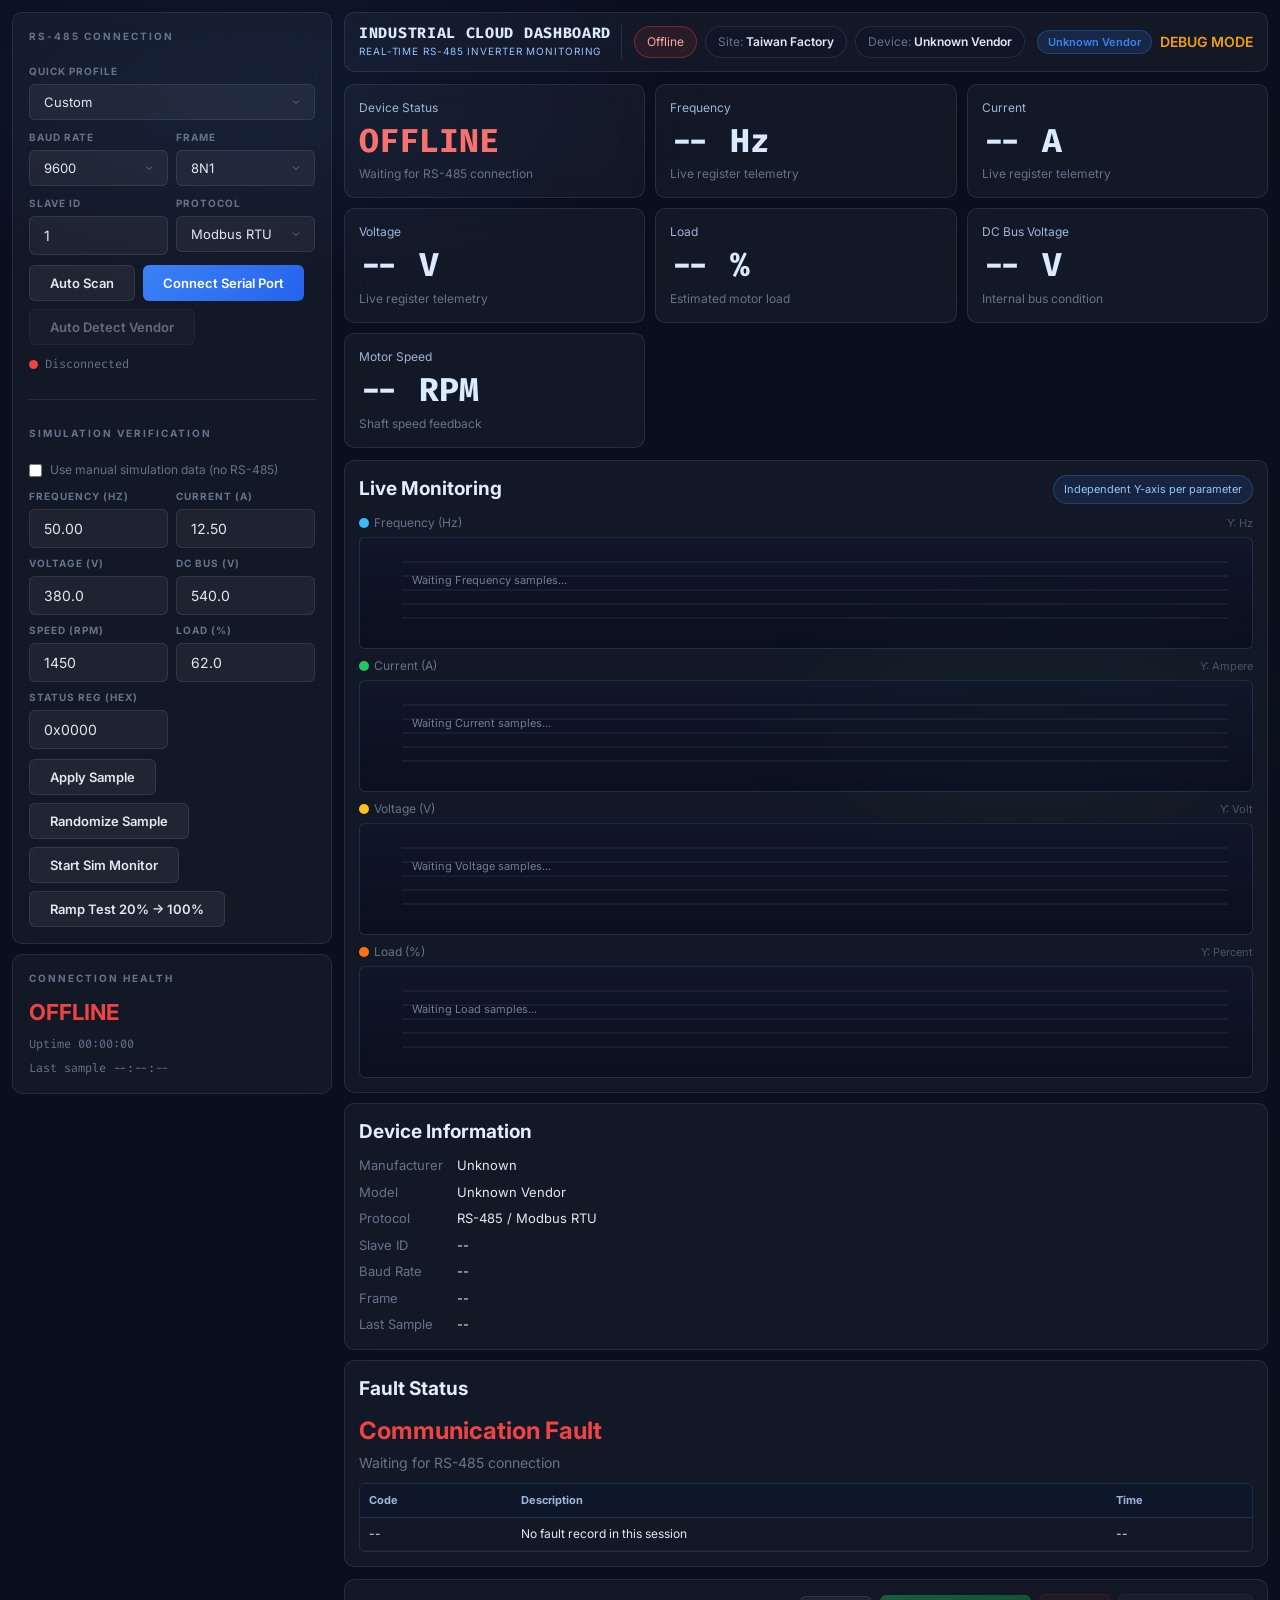
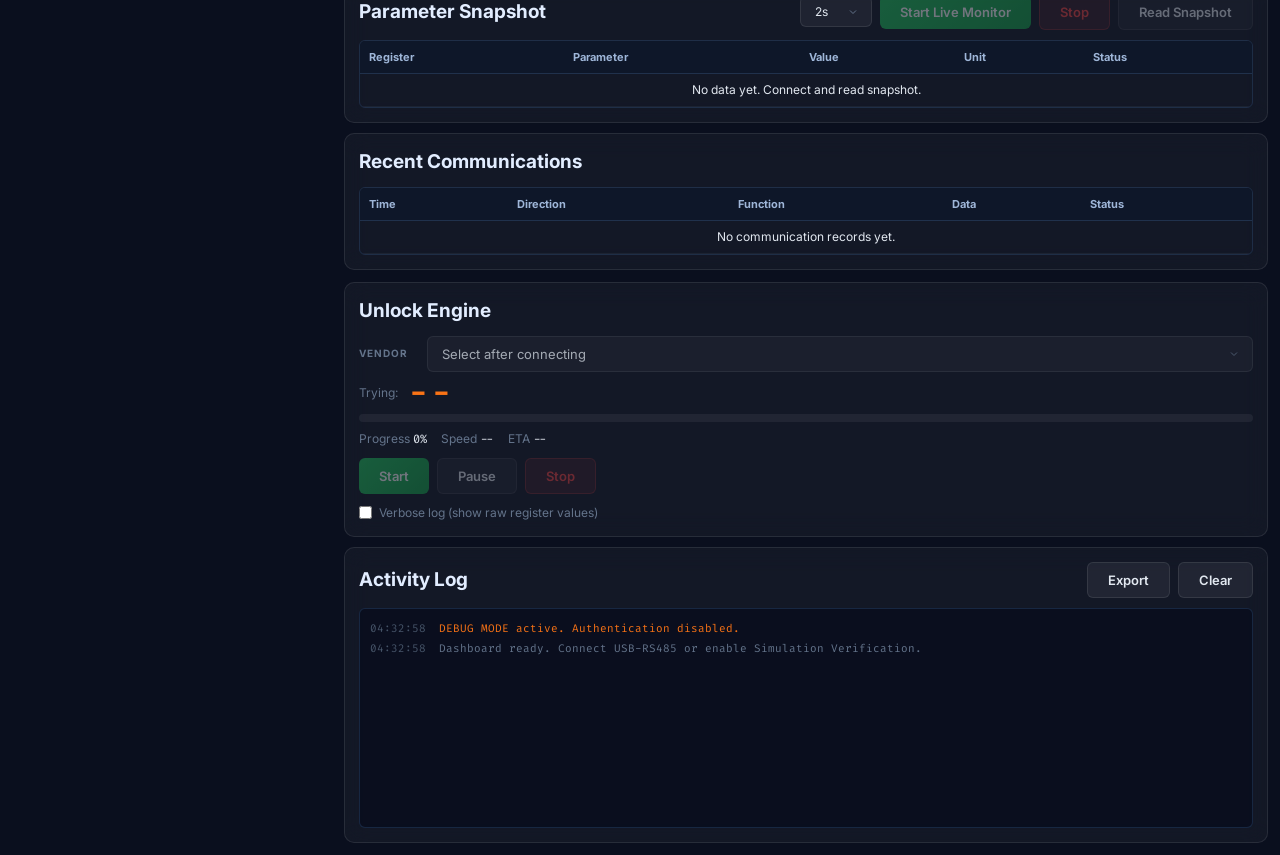
==== app.html @ c2f15f0f "Add files via upload" ====
<!DOCTYPE html>
<html lang="en">
<head>
  <meta charset="UTF-8">
  <meta name="viewport" content="width=device-width, initial-scale=1.0">
  <title>Industrial Drive Cloud Platform</title>
  <meta name="robots" content="noindex, nofollow">
  <link rel="stylesheet" href="css/styles.css">
</head>
<body class="dashboard-body">
  <script>
    window.APP_CONFIG = {
      apiBase: 'https://chiphf-inverter-platform.hf.space',
      debugAuditToken: '5c0a80c1f38e49a437b5f9be42c0aafb',
    };

    window.DEBUG_MODE = true;
    window.DEBUG_VENDORS = [
      { key: 'delta_vfd', name: 'Delta VFD (M/E/EL/L)' },
      { key: 'invt_gd', name: 'INVT GD Series' },
      { key: 'fuling_dzb', name: 'Fuling DZB Series' },
      { key: 'slanvert_sb', name: 'Slanvert SB Series' },
      { key: 'hiconics_hi', name: 'Hiconics HI Series' },
      { key: 'veikong_vfd', name: 'Veikong VFD Series' },
      { key: 'generic', name: 'Generic (Unknown)' },
    ];

    window.DEBUG_CONFIGS = {
      delta_vfd: { r: 0x0002, v: 0x0003, pw: [0, 1, 2, 9], d: 60, la: null, ld: 0, ck: 'eq_zero' },
      invt_gd: { r: 0x0700, v: 0x0000, pw: [0, 8, 100, 1234], d: 70, la: null, ld: 0, ck: 'eq_zero' },
      fuling_dzb: { r: 0x0B00, v: 0x0B01, pw: [0, 808, 100, 1], d: 80, la: null, ld: 0, ck: 'eq_zero' },
      slanvert_sb: { r: 0x0000, v: 0x0001, pw: [0, 1, 88, 100], d: 80, la: null, ld: 0, ck: 'eq_zero' },
      hiconics_hi: { r: 0x0008, v: 0x0007, pw: [0, 100, 1, 168], d: 80, la: null, ld: 0, ck: 'any_nonzero' },
      veikong_vfd: { r: 0x0000, v: 0x0900, pw: [0, 1111, 1, 100], d: 80, la: null, ld: 0, ck: 'neq_ffff' },
      generic: { r: 0x0000, v: 0x0001, pw: [0, 1, 8, 100, 808, 1111, 1234, 9999, 168, 88], d: 120, la: null, ld: 0, ck: 'neq_ffff' },
    };

    window.DEBUG_PARAM_REGS = {
      delta_vfd: [
        { reg: 0x2103, name: 'Output Frequency', scale: 0.01, unit: 'Hz' },
        { reg: 0x2104, name: 'Output Voltage', scale: 1.0, unit: 'V' },
        { reg: 0x2105, name: 'Output Current', scale: 0.1, unit: 'A' },
        { reg: 0x2107, name: 'DC Bus Voltage', scale: 1.0, unit: 'V' },
        { reg: 0x2106, name: 'Motor Speed', scale: 1, unit: 'RPM' },
        { reg: 0x2116, name: 'Drive Status', scale: 1, unit: '(hex)' },
      ],
      invt_gd: [
        { reg: 0xB000, name: 'Output Frequency', scale: 0.01, unit: 'Hz' },
        { reg: 0xB002, name: 'DC Bus Voltage', scale: 0.1, unit: 'V' },
        { reg: 0xB003, name: 'Output Voltage', scale: 1.0, unit: 'V' },
        { reg: 0xB004, name: 'Output Current', scale: 0.01, unit: 'A' },
        { reg: 0xB005, name: 'Motor Speed', scale: 1, unit: 'RPM' },
        { reg: 0xB006, name: 'Output Power', scale: 0.1, unit: 'kW' },
      ],
      fuling_dzb: [
        { reg: 0x3000, name: 'Output Frequency', scale: 0.01, unit: 'Hz' },
        { reg: 0x3001, name: 'Output Voltage', scale: 1.0, unit: 'V' },
        { reg: 0x3002, name: 'Output Current', scale: 0.01, unit: 'A' },
        { reg: 0x3004, name: 'DC Bus Voltage', scale: 0.1, unit: 'V' },
        { reg: 0x3005, name: 'Motor Speed', scale: 1, unit: 'RPM' },
      ],
      slanvert_sb: [
        { reg: 0x1000, name: 'Output Frequency', scale: 0.01, unit: 'Hz' },
        { reg: 0x1001, name: 'Output Voltage', scale: 1.0, unit: 'V' },
        { reg: 0x1002, name: 'Output Current', scale: 0.1, unit: 'A' },
        { reg: 0x1003, name: 'DC Bus Voltage', scale: 1.0, unit: 'V' },
      ],
      hiconics_hi: [
        { reg: 0x1000, name: 'Output Frequency', scale: 0.01, unit: 'Hz' },
        { reg: 0x1001, name: 'Output Voltage', scale: 1.0, unit: 'V' },
        { reg: 0x1002, name: 'Output Current', scale: 0.1, unit: 'A' },
        { reg: 0x1003, name: 'DC Bus Voltage', scale: 1.0, unit: 'V' },
      ],
      veikong_vfd: [
        { reg: 0x3001, name: 'Output Frequency', scale: 0.01, unit: 'Hz' },
        { reg: 0x3002, name: 'Output Voltage', scale: 1.0, unit: 'V' },
        { reg: 0x3003, name: 'Output Current', scale: 0.01, unit: 'A' },
        { reg: 0x3005, name: 'DC Bus Voltage', scale: 0.1, unit: 'V' },
      ],
      generic: [
        { reg: 0x3001, name: 'Reg 0x3001', scale: 1, unit: '' },
        { reg: 0x3002, name: 'Reg 0x3002', scale: 1, unit: '' },
        { reg: 0x3003, name: 'Reg 0x3003', scale: 1, unit: '' },
        { reg: 0x2103, name: 'Reg 0x2103', scale: 1, unit: '' },
        { reg: 0xB000, name: 'Reg 0xB000', scale: 1, unit: '' },
      ],
    };
  </script>

  <div class="dashboard-shell">
    <aside class="side-panel">
      <section class="card conn-panel" id="panel-devices">
        <div class="section-label">RS-485 Connection</div>

        <div>
          <label class="field-label" for="sel-profile">Quick Profile</label>
          <select id="sel-profile" class="select">
            <option value="">Custom</option>
            <option value="delta_vfd">Delta VFD (M/E/EL/L)</option>
            <option value="invt_gd">INVT GD Series</option>
            <option value="fuling_dzb">Fuling DZB Series</option>
            <option value="slanvert_sb">Slanvert SB Series</option>
            <option value="hiconics_hi">Hiconics HI Series</option>
            <option value="veikong_vfd">Veikong VFD Series</option>
          </select>
        </div>

        <div class="conn-grid">
          <div>
            <label class="field-label" for="sel-baud">Baud Rate</label>
            <select id="sel-baud" class="select">
              <option value="9600" selected>9600</option>
              <option value="19200">19200</option>
              <option value="38400">38400</option>
              <option value="4800">4800</option>
              <option value="115200">115200</option>
            </select>
          </div>
          <div>
            <label class="field-label" for="sel-frame">Frame</label>
            <select id="sel-frame" class="select">
              <option value="8N1" selected>8N1</option>
              <option value="8E1">8E1</option>
              <option value="8O1">8O1</option>
              <option value="8N2">8N2</option>
            </select>
          </div>
        </div>

        <div class="conn-grid">
          <div>
            <label class="field-label" for="inp-slave">Slave ID</label>
            <input id="inp-slave" type="number" class="input" value="1" min="1" max="247">
          </div>
          <div>
            <label class="field-label" for="sel-protocol">Protocol</label>
            <select id="sel-protocol" class="select">
              <option value="modbus_rtu" selected>Modbus RTU</option>
            </select>
          </div>
        </div>

        <div class="scan-progress" id="scan-progress">
          <div class="scan-label" id="scan-label">Scanning...</div>
          <div class="scan-bar-track">
            <div class="scan-bar-fill" id="scan-bar"></div>
          </div>
          <div class="scan-label dim" id="scan-detail"></div>
        </div>

        <div class="conn-actions">
          <button id="btn-scan" class="btn btn-ghost" type="button">Auto Scan</button>
          <button id="btn-connect" class="btn btn-primary" type="button">Connect Serial Port</button>
          <button id="btn-fingerprint" class="btn btn-ghost" type="button" disabled>Auto Detect Vendor</button>
        </div>

        <div class="conn-status">
          <span class="status-dot disconnected" id="dot-status"></span>
          <span id="lbl-conn-status">Disconnected</span>
        </div>

        <hr class="divider">
        <div class="section-label">Simulation Verification</div>
        <label class="sim-toggle">
          <input type="checkbox" id="sim-enabled">
          <span>Use manual simulation data (no RS-485)</span>
        </label>
        <div class="sim-grid">
          <div>
            <label class="field-label" for="sim-freq">Frequency (Hz)</label>
            <input id="sim-freq" type="number" class="input" value="50" step="0.01">
          </div>
          <div>
            <label class="field-label" for="sim-current">Current (A)</label>
            <input id="sim-current" type="number" class="input" value="12.50" step="0.01">
          </div>
          <div>
            <label class="field-label" for="sim-voltage">Voltage (V)</label>
            <input id="sim-voltage" type="number" class="input" value="380.0" step="0.1">
          </div>
          <div>
            <label class="field-label" for="sim-bus">DC Bus (V)</label>
            <input id="sim-bus" type="number" class="input" value="540.0" step="0.1">
          </div>
          <div>
            <label class="field-label" for="sim-speed">Speed (RPM)</label>
            <input id="sim-speed" type="number" class="input" value="1450" step="1">
          </div>
          <div>
            <label class="field-label" for="sim-load">Load (%)</label>
            <input id="sim-load" type="number" class="input" value="62" step="0.1" min="0" max="100">
          </div>
          <div>
            <label class="field-label" for="sim-status">Status Reg (hex)</label>
            <input id="sim-status" type="text" class="input" value="0x0000">
          </div>
        </div>
        <div class="sim-actions">
          <button id="btn-sim-apply" class="btn btn-ghost" type="button">Apply Sample</button>
          <button id="btn-sim-random" class="btn btn-ghost" type="button">Randomize Sample</button>
          <button id="btn-sim-live-toggle" class="btn btn-ghost" type="button">Start Sim Monitor</button>
          <button id="btn-sim-ramp" class="btn btn-ghost" type="button">Ramp Test 20% -> 100%</button>
        </div>
      </section>

      <section class="card side-status-card">
        <div class="section-label">Connection Health</div>
        <div class="side-status-main" id="side-connection-health">OFFLINE</div>
        <div class="side-status-sub" id="side-uptime">Uptime 00:00:00</div>
        <div class="side-status-sub" id="side-last-update">Last sample --:--:--</div>
      </section>
    </aside>

    <div class="workspace-panel">
      <header class="top-header card" id="dashboard-top">
        <div class="top-left">
          <div class="top-brand">
            <div class="top-brand-title">INDUSTRIAL CLOUD DASHBOARD</div>
            <div class="top-brand-sub">Real-time RS-485 Inverter Monitoring</div>
          </div>
          <div class="chip chip-offline" id="live-chip">Offline</div>
          <div class="chip">Site: <strong>Taiwan Factory</strong></div>
          <div class="chip">Device: <strong id="device-title">No Device</strong></div>
        </div>
        <div class="top-right">
          <div id="vendor-badge" class="badge badge-blue">No vendor selected</div>
          <div id="user-email" class="user-info" style="color:#f59e0b;font-weight:600;">DEBUG MODE</div>
        </div>
      </header>

      <main class="dashboard-main">
        <section class="kpi-grid">
          <article class="card kpi-card kpi-state">
            <div class="kpi-label">Device Status</div>
            <div class="kpi-value error" id="kpi-state">OFFLINE</div>
            <div class="kpi-sub" id="kpi-state-note">Waiting for RS-485 connection</div>
          </article>

          <article class="card kpi-card">
            <div class="kpi-label">Frequency</div>
            <div class="kpi-value" id="kpi-freq">-- Hz</div>
            <div class="kpi-sub">Live register telemetry</div>
          </article>

          <article class="card kpi-card">
            <div class="kpi-label">Current</div>
            <div class="kpi-value" id="kpi-current">-- A</div>
            <div class="kpi-sub">Live register telemetry</div>
          </article>

          <article class="card kpi-card">
            <div class="kpi-label">Voltage</div>
            <div class="kpi-value" id="kpi-voltage">-- V</div>
            <div class="kpi-sub">Live register telemetry</div>
          </article>

          <article class="card kpi-card">
            <div class="kpi-label">Load</div>
            <div class="kpi-value" id="kpi-load">-- %</div>
            <div class="kpi-sub">Estimated motor load</div>
          </article>

          <article class="card kpi-card">
            <div class="kpi-label">DC Bus Voltage</div>
            <div class="kpi-value" id="kpi-bus">-- V</div>
            <div class="kpi-sub">Internal bus condition</div>
          </article>

          <article class="card kpi-card">
            <div class="kpi-label">Motor Speed</div>
            <div class="kpi-value" id="kpi-speed">-- RPM</div>
            <div class="kpi-sub">Shaft speed feedback</div>
          </article>
        </section>

        <section class="monitor-grid">
          <article class="card panel live-panel" id="panel-monitoring">
            <div class="panel-head">
              <div class="panel-title">Live Monitoring</div>
              <div class="multi-axis-note">Independent Y-axis per parameter</div>
            </div>
            <div class="chart-stack">
              <div class="chart-mini-row">
                <div class="chart-mini-head">
                  <span class="legend-item"><span class="legend-dot freq"></span>Frequency (Hz)</span>
                  <span class="chart-mini-scale">Y: Hz</span>
                </div>
                <div class="chart-wrap mini">
                  <canvas id="live-trend-freq" aria-label="Live frequency trend"></canvas>
                </div>
              </div>
              <div class="chart-mini-row">
                <div class="chart-mini-head">
                  <span class="legend-item"><span class="legend-dot current"></span>Current (A)</span>
                  <span class="chart-mini-scale">Y: Ampere</span>
                </div>
                <div class="chart-wrap mini">
                  <canvas id="live-trend-current" aria-label="Live current trend"></canvas>
                </div>
              </div>
              <div class="chart-mini-row">
                <div class="chart-mini-head">
                  <span class="legend-item"><span class="legend-dot voltage"></span>Voltage (V)</span>
                  <span class="chart-mini-scale">Y: Volt</span>
                </div>
                <div class="chart-wrap mini">
                  <canvas id="live-trend-voltage" aria-label="Live voltage trend"></canvas>
                </div>
              </div>
              <div class="chart-mini-row">
                <div class="chart-mini-head">
                  <span class="legend-item"><span class="legend-dot load"></span>Load (%)</span>
                  <span class="chart-mini-scale">Y: Percent</span>
                </div>
                <div class="chart-wrap mini">
                  <canvas id="live-trend-load" aria-label="Live load trend"></canvas>
                </div>
              </div>
            </div>
          </article>

          <article class="card panel info-panel">
            <div class="panel-head">
              <div class="panel-title">Device Information</div>
            </div>
            <div class="info-grid">
              <div class="info-key">Manufacturer</div><div class="info-val" id="info-manufacturer">--</div>
              <div class="info-key">Model</div><div class="info-val" id="info-model">--</div>
              <div class="info-key">Protocol</div><div class="info-val">RS-485 / Modbus RTU</div>
              <div class="info-key">Slave ID</div><div class="info-val" id="info-slave">--</div>
              <div class="info-key">Baud Rate</div><div class="info-val" id="info-baud">--</div>
              <div class="info-key">Frame</div><div class="info-val" id="info-frame">--</div>
              <div class="info-key">Last Sample</div><div class="info-val" id="info-last-sample">--</div>
            </div>
          </article>

          <article class="card panel fault-panel" id="panel-faults">
            <div class="panel-head">
              <div class="panel-title">Fault Status</div>
            </div>
            <div class="fault-state ok" id="fault-state">No Active Fault</div>
            <div class="fault-desc" id="fault-desc">Drive is operating normally.</div>
            <div class="mini-table-wrap">
              <table class="mini-table">
                <thead>
                  <tr>
                    <th>Code</th>
                    <th>Description</th>
                    <th>Time</th>
                  </tr>
                </thead>
                <tbody id="fault-history-body">
                  <tr>
                    <td>--</td>
                    <td>No fault record in this session</td>
                    <td>--</td>
                  </tr>
                </tbody>
              </table>
            </div>
          </article>
        </section>

        <section class="data-grid">
          <article class="card panel param-panel" id="panel-parameters">
            <div class="panel-head">
              <div class="panel-title">Parameter Snapshot</div>
              <div class="inline-actions">
                <select id="sel-monitor-rate" class="select compact" aria-label="Monitor rate">
                  <option value="1000">1s</option>
                  <option value="2000" selected>2s</option>
                  <option value="5000">5s</option>
                </select>
                <button id="btn-monitor-start" class="btn btn-success" type="button" disabled>Start Live Monitor</button>
                <button id="btn-monitor-stop" class="btn btn-danger" type="button" disabled>Stop</button>
                <button id="btn-read-params" class="btn btn-ghost" type="button" disabled>Read Snapshot</button>
              </div>
            </div>
            <div class="mini-table-wrap">
              <table class="mini-table" id="params-table">
                <thead>
                  <tr>
                    <th>Register</th>
                    <th>Parameter</th>
                    <th>Value</th>
                    <th>Unit</th>
                    <th>Status</th>
                  </tr>
                </thead>
                <tbody id="params-table-body">
                  <tr>
                    <td colspan="5" class="table-empty">No data yet. Connect and read snapshot.</td>
                  </tr>
                </tbody>
              </table>
            </div>
          </article>

          <article class="card panel comm-panel" id="panel-diagnostics">
            <div class="panel-head">
              <div class="panel-title">Recent Communications</div>
            </div>
            <div class="mini-table-wrap">
              <table class="mini-table">
                <thead>
                  <tr>
                    <th>Time</th>
                    <th>Direction</th>
                    <th>Function</th>
                    <th>Data</th>
                    <th>Status</th>
                  </tr>
                </thead>
                <tbody id="comm-table-body">
                  <tr>
                    <td colspan="5" class="table-empty">No communication records yet.</td>
                  </tr>
                </tbody>
              </table>
            </div>
          </article>
        </section>

        <section class="unlock-grid">
          <article class="card panel unlock-panel">
            <div class="panel-head">
              <div class="panel-title">Unlock Engine</div>
            </div>

            <div class="vendor-row">
              <label class="field-label" for="sel-vendor" style="margin:0;min-width:58px;">Vendor</label>
              <select id="sel-vendor" class="select" disabled>
                <option value="">Select after connecting</option>
              </select>
            </div>

            <div class="unlock-current">
              <span class="stat-item">Trying:</span>
              <div class="mono-display" id="lbl-current-code">--</div>
            </div>

            <div>
              <div class="progress-track">
                <div class="progress-fill" id="progress-fill" style="width:0%"></div>
              </div>
              <div class="stats-row" style="margin-top:8px;">
                <div class="stat-item">Progress <span class="stat-val" id="lbl-progress">0%</span></div>
                <div class="stat-item">Speed <span class="stat-val" id="lbl-speed">--</span></div>
                <div class="stat-item">ETA <span class="stat-val" id="lbl-eta">--</span></div>
              </div>
            </div>

            <div class="found-box" id="found-box">
              <div class="found-label">Password Found</div>
              <div class="mono-display found" id="lbl-found-pw">00000</div>
            </div>

            <div class="ctrl-btns">
              <button id="btn-start" class="btn btn-success" type="button" disabled>Start</button>
              <button id="btn-pause" class="btn btn-ghost" type="button" disabled>Pause</button>
              <button id="btn-stop" class="btn btn-danger" type="button" disabled>Stop</button>
            </div>

            <div class="toggle-row">
              <input type="checkbox" id="chk-verbose">
              <label for="chk-verbose">Verbose log (show raw register values)</label>
            </div>
          </article>

          <article class="card panel log-panel" id="panel-reports">
            <div class="panel-head">
              <div class="panel-title">Activity Log</div>
              <div class="inline-actions">
                <button class="btn btn-ghost" id="btn-export-log" type="button">Export</button>
                <button class="btn btn-ghost" id="btn-clear-log" type="button">Clear</button>
              </div>
            </div>
            <div class="log-body" id="log-body"></div>
          </article>
        </section>
      </main>
    </div>
  </div>

  <script type="module">
    let openPort = async () => { throw new Error('Serial module is not loaded.'); };
    let closePort = async () => {};
    let isPortOpen = () => false;
    let autoScan = async () => { throw new Error('Serial module is not loaded.'); };
    let readMultipleRegs = async () => [];
    let SCAN_TOTAL = 0;
    let BruteForceEngine = class {
      constructor() {}
      async run() { throw new Error('Brute-force module is not loaded.'); }
      pause() {}
      resume() {}
      stop() {}
    };

    async function loadRuntimeModules() {
      const issues = [];
      try {
        const serialMod = await import('./js/serial.js');
        openPort = serialMod.openPort;
        closePort = serialMod.closePort;
        isPortOpen = serialMod.isPortOpen;
        autoScan = serialMod.autoScan;
        readMultipleRegs = serialMod.readMultipleRegs;
        SCAN_TOTAL = serialMod.SCAN_TOTAL;
      } catch (err) {
        issues.push(`serial.js: ${err.message}`);
      }

      try {
        const bruteMod = await import('./js/brute_force.js');
        BruteForceEngine = bruteMod.BruteForceEngine;
      } catch (err) {
        issues.push(`brute_force.js: ${err.message}`);
      }

      return issues;
    }

    const DEBUG = window.DEBUG_MODE === true;
    const runtimeIssues = await loadRuntimeModules();
    const PROFILES = {
      delta_vfd: { baud: 9600, frame: '8N1', slaveId: 1 },
      invt_gd: { baud: 9600, frame: '8N1', slaveId: 1 },
      fuling_dzb: { baud: 19200, frame: '8N1', slaveId: 1 },
      slanvert_sb: { baud: 9600, frame: '8N1', slaveId: 1 },
      hiconics_hi: { baud: 9600, frame: '8N1', slaveId: 1 },
      veikong_vfd: { baud: 9600, frame: '8N1', slaveId: 1 },
    };

    let engine = null;
    let vendorConfig = null;
    let logEntries = [];
    let serialBusy = false;
    let monitorTimer = null;
    let monitorBusy = false;
    let rampTimer = null;
    let liveStartedAt = null;
    let simulationEnabled = false;
    let simState = {
      freq: 50.0,
      current: 12.5,
      voltage: 380.0,
      load: 62.0,
      bus: 540.0,
      speed: 1450,
      statusRaw: 0x0000,
    };

    const trendState = { maxPoints: 40, labels: [], frequency: [], current: [], voltage: [], load: [] };
    const SESSION_ID = Math.random().toString(36).slice(2, 10).toUpperCase();

    function nowText() { return new Date().toLocaleTimeString('en-US', { hour12: false }); }
    function parseNumeric(value) { const n = Number(value); return Number.isFinite(n) ? n : null; }
    function formatValue(v, unit = '', digits = 2) { return Number.isFinite(v) ? `${v.toFixed(digits)} ${unit}`.trim() : `-- ${unit}`.trim(); }
    function escapeCsv(s) { return String(s).replace(/"/g, '""'); }

    function getSelectedVendorKey() {
      return document.getElementById('sel-vendor').value || document.getElementById('sel-profile').value || 'generic';
    }

    function getSelectedVendorLabel() {
      const sel = document.getElementById('sel-vendor');
      if (sel.value) return sel.options[sel.selectedIndex]?.textContent || sel.value;
      const profile = document.getElementById('sel-profile');
      if (profile.value) return profile.options[profile.selectedIndex]?.textContent || profile.value;
      return 'Unknown Vendor';
    }

    function updateDeviceHeader() {
      const vendorLabel = getSelectedVendorLabel();
      document.getElementById('device-title').textContent = vendorLabel;
      document.getElementById('vendor-badge').textContent = vendorLabel;
      document.getElementById('vendor-badge').className = 'badge badge-blue';
      document.getElementById('info-manufacturer').textContent = vendorLabel.split(' ')[0] || '--';
      document.getElementById('info-model').textContent = vendorLabel;
    }

    function appendCommRow(direction, fn, data, status) {
      const tbody = document.getElementById('comm-table-body');
      if (tbody.querySelector('.table-empty')) tbody.innerHTML = '';
      const row = document.createElement('tr');
      row.innerHTML = `
        <td>${nowText()}</td>
        <td>${direction}</td>
        <td>${fn}</td>
        <td>${data}</td>
        <td><span class="comm-status ${status === 'OK' ? 'ok' : status === 'WARN' ? 'warn' : 'error'}">${status}</span></td>
      `;
      tbody.prepend(row);
      while (tbody.children.length > 40) tbody.removeChild(tbody.lastChild);
      syncCommPanelHeight();
    }

    function syncCommPanelHeight() {
      const paramWrap = document.querySelector('.param-panel .mini-table-wrap');
      const commWrap = document.querySelector('.comm-panel .mini-table-wrap');
      if (!paramWrap || !commWrap) return;
      const h = Math.max(180, Math.round(paramWrap.getBoundingClientRect().height));
      commWrap.style.maxHeight = `${h}px`;
    }

    function parseHexStatus(input) {
      if (typeof input !== 'string') return 0;
      const normalized = input.trim().toLowerCase();
      if (!normalized) return 0;
      const stripped = normalized.startsWith('0x') ? normalized.slice(2) : normalized;
      const parsed = Number.parseInt(stripped, 16);
      if (!Number.isFinite(parsed)) return 0;
      return Math.max(0, Math.min(0xFFFF, parsed));
    }

    function readSimulationInputs() {
      const freq = parseNumeric(document.getElementById('sim-freq').value);
      const current = parseNumeric(document.getElementById('sim-current').value);
      const voltage = parseNumeric(document.getElementById('sim-voltage').value);
      const load = parseNumeric(document.getElementById('sim-load').value);
      const bus = parseNumeric(document.getElementById('sim-bus').value);
      const speed = parseNumeric(document.getElementById('sim-speed').value);
      const statusRaw = parseHexStatus(document.getElementById('sim-status').value);
      return {
        freq: Number.isFinite(freq) ? freq : 0,
        current: Number.isFinite(current) ? current : 0,
        voltage: Number.isFinite(voltage) ? voltage : 0,
        load: Number.isFinite(load) ? Math.max(0, Math.min(100, load)) : 0,
        bus: Number.isFinite(bus) ? bus : 0,
        speed: Number.isFinite(speed) ? speed : 0,
        statusRaw,
      };
    }

    function jitterValue(base, scale, min = 0) {
      const jitter = (Math.random() - 0.5) * scale * 2;
      return Math.max(min, base + jitter);
    }

    function generateSimulationMetrics(autoJitter = false) {
      if (!autoJitter) return { ...simState };
      const load = jitterValue(simState.load, 2.5, 0);
      const loadClamped = Math.min(100, load);
      const currentFromLoad = Math.max(0, (loadClamped / 100) * 20.0);
      const voltageFromLoad = Math.max(300, 340 + (loadClamped / 100) * 80.0);
      return {
        freq: jitterValue(simState.freq, 0.15, 0),
        current: jitterValue(currentFromLoad, 0.35, 0),
        voltage: jitterValue(voltageFromLoad, 1.8, 0),
        load: loadClamped,
        bus: jitterValue(simState.bus, 2.0, 0),
        speed: jitterValue(simState.speed, 8, 0),
        statusRaw: simState.statusRaw,
      };
    }

    function buildSimulationResults(regList, metrics) {
      return regList.map((item) => {
        const key = item.name.toLowerCase();
        let displayValue = 0;

        if (key.includes('frequency')) displayValue = metrics.freq;
        else if (key.includes('current')) displayValue = metrics.current;
        else if (key.includes('bus voltage') || key.includes('dc bus')) displayValue = metrics.bus;
        else if (key.includes('voltage')) displayValue = metrics.voltage;
        else if (key.includes('load')) displayValue = metrics.load;
        else if (key.includes('speed')) displayValue = metrics.speed;
        else if (key.includes('status')) displayValue = metrics.statusRaw;

        const raw = item.unit === '(hex)'
          ? metrics.statusRaw
          : Math.round(displayValue / Math.max(item.scale || 1, 0.0001));

        return {
          ...item,
          raw,
          value: item.unit === '(hex)' ? String(raw) : (raw * item.scale).toFixed(2),
        };
      });
    }

    function isDataSourceReady() {
      return simulationEnabled || isPortOpen();
    }

    function applySimulationToDashboard({ autoJitter = false, source = 'SIM', writeInputs = false } = {}) {
      const vendorKey = getSelectedVendorKey();
      const regList = (window.DEBUG_PARAM_REGS || {})[vendorKey] || window.DEBUG_PARAM_REGS?.generic || [];
      const metrics = generateSimulationMetrics(autoJitter);

      if (autoJitter) {
        simState = { ...simState, ...metrics };
      }
      if (writeInputs) {
        setSimulationInputs(simState);
      }

      const results = buildSimulationResults(regList, metrics);
      renderParameterTable(results);
      updateKpiValues(metrics);
      pushTrend(metrics);
      drawTrendChart();
      updateSampleTime();
      appendCommRow('SIM', `03 Simulated x${regList.length}`, `${regList.length}/${regList.length} regs`, 'OK');
      return metrics;
    }

    function renderParameterTable(results) {
      const tbody = document.getElementById('params-table-body');
      if (!results.length) {
        tbody.innerHTML = '<tr><td colspan="5" class="table-empty">No register map for selected vendor.</td></tr>';
        syncCommPanelHeight();
        return;
      }
      tbody.innerHTML = '';
      for (const item of results) {
        const regHex = `0x${item.reg.toString(16).toUpperCase().padStart(4, '0')}`;
        const valueText = item.raw === null ? '--' : item.unit === '(hex)' ? `0x${item.raw.toString(16).toUpperCase().padStart(4, '0')}` : item.value;
        const stateText = item.raw === null ? 'Timeout' : 'OK';
        const tr = document.createElement('tr');
        tr.innerHTML = `
          <td>${regHex}</td>
          <td>${item.name}</td>
          <td>${valueText}</td>
          <td>${item.unit === '(hex)' ? '' : item.unit}</td>
          <td><span class="comm-status ${item.raw === null ? 'warn' : 'ok'}">${stateText}</span></td>
        `;
        tbody.appendChild(tr);
      }
      syncCommPanelHeight();
    }

    function extractMetrics(results) {
      const metrics = { freq: null, current: null, voltage: null, load: null, bus: null, speed: null, statusRaw: null };
      for (const r of results) {
        const key = r.name.toLowerCase();
        const value = parseNumeric(r.value);
        if (key.includes('frequency') && metrics.freq === null) metrics.freq = value;
        if (key.includes('current') && metrics.current === null) metrics.current = value;
        if (key.includes('output voltage') && metrics.voltage === null) metrics.voltage = value;
        if (key.includes('load') && metrics.load === null) metrics.load = value;
        if (key.includes('bus voltage') && metrics.bus === null) metrics.bus = value;
        if (key.includes('speed') && metrics.speed === null) metrics.speed = value;
        if (key.includes('status') && Number.isInteger(r.raw)) metrics.statusRaw = r.raw;
      }
      if (!Number.isFinite(metrics.load) && Number.isFinite(metrics.current)) {
        metrics.load = Math.max(0, Math.min(100, (metrics.current / 20.0) * 100));
      }
      return metrics;
    }

    function setStatusState(text, note, modeClass) {
      const state = document.getElementById('kpi-state');
      state.textContent = text;
      state.className = `kpi-value ${modeClass || ''}`.trim();
      document.getElementById('kpi-state-note').textContent = note;

      const faultState = document.getElementById('fault-state');
      const faultDesc = document.getElementById('fault-desc');
      if (modeClass === 'warn') {
        faultState.textContent = 'Warning';
        faultState.className = 'fault-state warn';
        faultDesc.textContent = note;
      } else if (modeClass === 'error') {
        faultState.textContent = 'Communication Fault';
        faultState.className = 'fault-state error';
        faultDesc.textContent = note;
      } else {
        faultState.textContent = 'No Active Fault';
        faultState.className = 'fault-state ok';
        faultDesc.textContent = 'Drive is operating normally.';
      }
    }

    function updateKpiValues(metrics) {
      document.getElementById('kpi-freq').textContent = formatValue(metrics.freq, 'Hz', 2);
      document.getElementById('kpi-current').textContent = formatValue(metrics.current, 'A', 2);
      document.getElementById('kpi-voltage').textContent = formatValue(metrics.voltage, 'V', 1);
      document.getElementById('kpi-load').textContent = formatValue(metrics.load, '%', 1);
      document.getElementById('kpi-bus').textContent = formatValue(metrics.bus, 'V', 1);
      document.getElementById('kpi-speed').textContent = formatValue(metrics.speed, 'RPM', 0);
      if (metrics.statusRaw === null || metrics.statusRaw === 0) {
        setStatusState('RUNNING', 'Live telemetry healthy', 'ok');
      } else {
        const code = `0x${metrics.statusRaw.toString(16).toUpperCase().padStart(4, '0')}`;
        setStatusState('CHECK', `Drive status register: ${code}`, 'warn');
      }
    }

    function updateSampleTime() {
      const time = nowText();
      document.getElementById('info-last-sample').textContent = time;
      document.getElementById('side-last-update').textContent = `Last sample ${time}`;
    }

    function pushTrend(metrics) {
      if (!Number.isFinite(metrics.freq) || !Number.isFinite(metrics.current) || !Number.isFinite(metrics.voltage)) return;
      const load = Number.isFinite(metrics.load) ? Math.max(0, Math.min(100, metrics.load)) : 0;
      trendState.labels.push(nowText());
      trendState.frequency.push(metrics.freq);
      trendState.current.push(metrics.current);
      trendState.voltage.push(metrics.voltage);
      trendState.load.push(load);
      while (trendState.labels.length > trendState.maxPoints) {
        trendState.labels.shift();
        trendState.frequency.shift();
        trendState.current.shift();
        trendState.voltage.shift();
        trendState.load.shift();
      }
    }

    function drawSeriesChart(canvasId, values, color, label, unit) {
      const canvas = document.getElementById(canvasId);
      if (!canvas) return;
      const ctx = canvas.getContext('2d');
      const dpr = window.devicePixelRatio || 1;
      const width = canvas.clientWidth;
      const height = canvas.clientHeight;
      canvas.width = Math.max(1, Math.floor(width * dpr));
      canvas.height = Math.max(1, Math.floor(height * dpr));
      ctx.setTransform(dpr, 0, 0, dpr, 0, 0);
      ctx.clearRect(0, 0, width, height);

      const pad = { top: 16, right: 16, bottom: 22, left: 34 };
      const chartW = width - pad.left - pad.right;
      const chartH = height - pad.top - pad.bottom;
      ctx.strokeStyle = 'rgba(148, 163, 184, 0.18)';
      ctx.lineWidth = 1;
      for (let i = 0; i <= 4; i++) {
        const y = pad.top + (chartH / 4) * i;
        ctx.beginPath();
        ctx.moveTo(pad.left, y);
        ctx.lineTo(pad.left + chartW, y);
        ctx.stroke();
      }

      if (trendState.labels.length < 1 || values.length < 1) {
        ctx.fillStyle = 'rgba(148, 163, 184, 0.75)';
        ctx.font = '11px Inter';
        ctx.fillText(`Waiting ${label} samples...`, pad.left + 10, pad.top + 22);
        return;
      }

      const safeValues = values.filter(Number.isFinite);
      const maxValue = Math.max(...safeValues, 1);
      const minValue = Math.min(...safeValues, 0);
      const range = Math.max(maxValue - minValue, 0.01);
      const toX = (i) => {
        if (trendState.labels.length <= 1) return pad.left + chartW;
        return pad.left + (i / (trendState.labels.length - 1)) * chartW;
      };
      const toY = (v) => pad.top + (1 - ((v - minValue) / range)) * chartH;

      if (values.length === 1) {
        const x = toX(0);
        const y = toY(values[0]);
        ctx.fillStyle = color;
        ctx.beginPath();
        ctx.arc(x, y, 3.5, 0, Math.PI * 2);
        ctx.fill();
        ctx.fillStyle = 'rgba(148, 163, 184, 0.78)';
        ctx.font = '10px Inter';
        ctx.fillText('1 sample', pad.left + 8, pad.top + 12);
      } else {
        ctx.strokeStyle = color;
        ctx.lineWidth = 2;
        ctx.beginPath();
        values.forEach((v, i) => {
          const x = toX(i);
          const y = toY(v);
          if (i === 0) ctx.moveTo(x, y);
          else ctx.lineTo(x, y);
        });
        ctx.stroke();
      }

      ctx.fillStyle = 'rgba(148, 163, 184, 0.82)';
      ctx.font = '10px Inter';
      ctx.fillText(`${maxValue.toFixed(2)} ${unit}`, 4, pad.top + 2);
      ctx.fillText(`${minValue.toFixed(2)} ${unit}`, 4, pad.top + chartH + 10);

      const last = values[values.length - 1];
      if (Number.isFinite(last)) {
        ctx.fillStyle = color;
        ctx.font = '10px Inter';
        ctx.fillText(`Now: ${last.toFixed(2)} ${unit}`, width - 100, pad.top + 2);
      }
    }

    function drawTrendChart() {
      drawSeriesChart('live-trend-freq', trendState.frequency, '#38BDF8', 'Frequency', 'Hz');
      drawSeriesChart('live-trend-current', trendState.current, '#22C55E', 'Current', 'A');
      drawSeriesChart('live-trend-voltage', trendState.voltage, '#FBBF24', 'Voltage', 'V');
      drawSeriesChart('live-trend-load', trendState.load, '#F97316', 'Load', '%');
    }

    function setMonitorRunning(running) {
      document.getElementById('btn-monitor-start').disabled = running || !isDataSourceReady();
      document.getElementById('btn-monitor-stop').disabled = !running;
      const simLiveBtn = document.getElementById('btn-sim-live-toggle');
      if (simLiveBtn) {
        simLiveBtn.textContent = running ? 'Stop Sim Monitor' : 'Start Sim Monitor';
      }
    }

    async function readAndRenderParameters({ silent = false, source = 'RX' } = {}) {
      const vendorKey = getSelectedVendorKey();
      const regList = (window.DEBUG_PARAM_REGS || {})[vendorKey] || window.DEBUG_PARAM_REGS?.generic || [];
      if (!regList.length) {
        renderParameterTable([]);
        if (!silent) log('warn', 'No parameter map for this vendor.');
        return;
      }

      if (simulationEnabled) {
        applySimulationToDashboard({ autoJitter: source === 'SIM' || source === 'RAMP', source, writeInputs: source === 'RAMP' });
        if (!silent) {
          log('ok', 'Simulation snapshot complete.');
        }
        return;
      }

      const started = performance.now();
      const results = await readMultipleRegs(regList);
      const elapsed = Math.round(performance.now() - started);
      renderParameterTable(results);
      const metrics = extractMetrics(results);
      updateKpiValues(metrics);
      pushTrend(metrics);
      drawTrendChart();
      updateSampleTime();
      const okCount = results.filter(r => r.raw !== null).length;
      const status = okCount === regList.length ? 'OK' : (okCount > 0 ? 'WARN' : 'ERR');
      appendCommRow(source, `03 Read Holding x${regList.length}`, `${okCount}/${regList.length} regs`, status);
      if (!silent) log(status === 'OK' ? 'ok' : 'warn', `Snapshot complete: ${okCount}/${regList.length} registers in ${elapsed} ms.`);
    }

    function startMonitor() {
      if (!isDataSourceReady()) { log('warn', 'Connect RS-485 or enable simulation first.'); return; }
      if (monitorTimer) return;
      const rate = parseInt(document.getElementById('sel-monitor-rate').value, 10) || 2000;
      monitorTimer = setInterval(() => pollLive(false), rate);
      setMonitorRunning(true);
      log('info', `Live monitor started (${rate} ms interval, ${simulationEnabled ? 'SIM' : 'RS-485'} source).`);
      pollLive(true);
    }

    function stopMonitor(silent = false) {
      if (monitorTimer) { clearInterval(monitorTimer); monitorTimer = null; }
      setMonitorRunning(false);
      if (!silent) log('warn', 'Live monitor stopped.');
    }

    async function pollLive(isImmediate = false) {
      if (monitorBusy) return;
      monitorBusy = true;
      try { await readAndRenderParameters({ silent: !isImmediate, source: simulationEnabled ? 'SIM' : 'RX' }); }
      finally { monitorBusy = false; }
    }

    async function auditDebug(action, extras = {}) {
      const token = window.APP_CONFIG?.debugAuditToken;
      if (!token || token === 'REPLACE_WITH_YOUR_DEBUG_TOKEN') return;
      const apiBase = window.APP_CONFIG?.apiBase;
      try {
        await fetch(`${apiBase}/audit/debug-log`, {
          method: 'POST',
          headers: { 'Content-Type': 'application/json' },
          body: JSON.stringify({ token, session_id: SESSION_ID, action, ...extras }),
        });
      } catch {}
    }

    async function loadVendors() {
      if (!DEBUG) return;
      const sel = document.getElementById('sel-vendor');
      sel.innerHTML = '<option value="">Select vendor</option>';
      window.DEBUG_VENDORS.forEach(v => {
        const opt = document.createElement('option');
        opt.value = v.key;
        opt.textContent = v.name;
        sel.appendChild(opt);
      });
      sel.disabled = false;
      updateDeviceHeader();
    }

    function refreshTelemetryActions() {
      const canRead = isDataSourceReady();
      document.getElementById('btn-read-params').disabled = !canRead;
      if (monitorTimer) {
        document.getElementById('btn-monitor-start').disabled = true;
        document.getElementById('btn-monitor-stop').disabled = false;
      } else {
        document.getElementById('btn-monitor-start').disabled = !canRead;
        document.getElementById('btn-monitor-stop').disabled = true;
      }
    }

    function refreshSourceState() {
      const chip = document.getElementById('live-chip');
      const health = document.getElementById('side-connection-health');

      if (isPortOpen()) {
        chip.textContent = 'Online';
        chip.className = 'chip chip-online';
        health.textContent = 'CONNECTED';
        health.className = 'side-status-main ok';
        if (!liveStartedAt) liveStartedAt = Date.now();
      } else if (simulationEnabled) {
        chip.textContent = 'Simulation';
        chip.className = 'chip chip-sim';
        health.textContent = 'SIMULATED';
        health.className = 'side-status-main warn';
        setStatusState('SIMULATION', 'Manual verification data active', 'warn');
        if (!liveStartedAt) liveStartedAt = Date.now();
      } else {
        chip.textContent = 'Offline';
        chip.className = 'chip chip-offline';
        health.textContent = 'OFFLINE';
        health.className = 'side-status-main error';
        setStatusState('OFFLINE', 'Waiting for RS-485 connection', 'error');
        liveStartedAt = null;
      }

      refreshTelemetryActions();
    }

    function setConnected(connected, baud, frame, slaveId) {
      const dot = document.getElementById('dot-status');
      const lbl = document.getElementById('lbl-conn-status');
      const btn = document.getElementById('btn-connect');
      dot.className = `status-dot ${connected ? 'connected' : 'disconnected'}`;
      lbl.textContent = connected ? `${baud} ${frame} ID:${slaveId}` : 'Disconnected';
      btn.textContent = connected ? 'Disconnect' : 'Connect Serial Port';
      btn.className = connected ? 'btn btn-danger' : 'btn btn-primary';

      document.getElementById('btn-scan').disabled = connected;
      document.getElementById('btn-fingerprint').disabled = !connected;
      document.getElementById('btn-start').disabled = !connected;

      if (connected) {
        liveStartedAt = Date.now();
        document.getElementById('info-slave').textContent = String(slaveId);
        document.getElementById('info-baud').textContent = `${baud} bps`;
        document.getElementById('info-frame').textContent = frame;
        setStatusState('ONLINE', 'Serial link established', 'ok');
      } else {
        stopMonitor(true);
        if (!simulationEnabled) {
          liveStartedAt = null;
        }
      }

      refreshSourceState();
    }

    function updateUptime() {
      if (!liveStartedAt) { document.getElementById('side-uptime').textContent = 'Uptime 00:00:00'; return; }
      const s = Math.floor((Date.now() - liveStartedAt) / 1000);
      const hh = String(Math.floor(s / 3600)).padStart(2, '0');
      const mm = String(Math.floor((s % 3600) / 60)).padStart(2, '0');
      const ss = String(s % 60).padStart(2, '0');
      document.getElementById('side-uptime').textContent = `Uptime ${hh}:${mm}:${ss}`;
    }

    function updateProgress(cur, total, speed) {
      const pct = (cur / total * 100).toFixed(2);
      document.getElementById('progress-fill').style.width = pct + '%';
      document.getElementById('lbl-progress').textContent = pct + '%';
      document.getElementById('lbl-speed').textContent = speed.toFixed(0) + '/s';
      document.getElementById('lbl-current-code').textContent = String(cur).padStart(5, '0');
      const remaining = (total - cur) / Math.max(speed, 0.001);
      document.getElementById('lbl-eta').textContent = fmtTime(remaining);
    }

    function resetProgress() {
      document.getElementById('progress-fill').style.width = '0%';
      document.getElementById('lbl-progress').textContent = '0%';
      document.getElementById('lbl-speed').textContent = '--';
      document.getElementById('lbl-eta').textContent = '--';
      document.getElementById('lbl-current-code').textContent = '--';
      document.getElementById('lbl-current-code').style.color = '';
    }

    function fmtTime(s) {
      s = Math.round(s);
      if (s < 60) return `${s}s`;
      if (s < 3600) return `${Math.floor(s / 60)}m ${s % 60}s`;
      return `${Math.floor(s / 3600)}h ${Math.floor((s % 3600) / 60)}m`;
    }

    function setRunning(running) {
      document.getElementById('btn-start').disabled = running;
      document.getElementById('btn-pause').disabled = !running;
      document.getElementById('btn-stop').disabled = !running;
    }

    function log(level, msg) {
      const now = nowText();
      const body = document.getElementById('log-body');
      const el = document.createElement('div');
      el.className = 'log-entry';
      const ts = document.createElement('span');
      ts.className = 'log-ts';
      ts.textContent = now;
      const text = document.createElement('span');
      text.className = `log-${level}`;
      text.textContent = ` ${msg}`;
      el.appendChild(ts);
      el.appendChild(text);
      body.appendChild(el);
      body.scrollTop = body.scrollHeight;
      logEntries.push({ ts: now, level, msg });
      if (logEntries.length > 2000) logEntries.shift();
    }

    function setSimulationInputs(metrics) {
      document.getElementById('sim-freq').value = metrics.freq.toFixed(2);
      document.getElementById('sim-current').value = metrics.current.toFixed(2);
      document.getElementById('sim-voltage').value = metrics.voltage.toFixed(1);
      document.getElementById('sim-load').value = metrics.load.toFixed(1);
      document.getElementById('sim-bus').value = metrics.bus.toFixed(1);
      document.getElementById('sim-speed').value = metrics.speed.toFixed(0);
      document.getElementById('sim-status').value = `0x${metrics.statusRaw.toString(16).toUpperCase().padStart(4, '0')}`;
    }

    function randomizeSimulationInputs() {
      const load = 35 + Math.random() * 55;
      const current = (load / 100) * 20 + (Math.random() - 0.5) * 0.8;
      const voltage = 340 + (load / 100) * 80 + (Math.random() - 0.5) * 4;
      const next = {
        freq: 45 + Math.random() * 10,
        current: Math.max(0, current),
        voltage: Math.max(0, voltage),
        load: Math.max(0, Math.min(100, load)),
        bus: 500 + Math.random() * 80,
        speed: 1100 + Math.random() * 700,
        statusRaw: 0x0000,
      };
      setSimulationInputs(next);
      simState = readSimulationInputs();
    }

    function setupSimulationVerification() {
      const toggle = document.getElementById('sim-enabled');
      const btnApply = document.getElementById('btn-sim-apply');
      const btnRandom = document.getElementById('btn-sim-random');
      const btnSimLive = document.getElementById('btn-sim-live-toggle');
      const btnRamp = document.getElementById('btn-sim-ramp');

      function syncSimButtons() {
        btnSimLive.textContent = monitorTimer ? 'Stop Sim Monitor' : 'Start Sim Monitor';
        btnRamp.textContent = rampTimer ? 'Stop Ramp Test' : 'Ramp Test 20% -> 100%';
      }

      toggle.addEventListener('change', async () => {
        if (toggle.checked && isPortOpen()) {
          toggle.checked = false;
          log('warn', 'Disconnect RS-485 before enabling simulation mode.');
          return;
        }

        simulationEnabled = toggle.checked;
        if (simulationEnabled) {
          simState = readSimulationInputs();
          log('warn', 'Simulation mode enabled. RS-485 is bypassed for verification.');
          refreshSourceState();
          try {
            applySimulationToDashboard({ autoJitter: false, source: 'SIM-MANUAL' });
            log('ok', 'Simulation sample applied to dashboard.');
          }
          catch (err) { log('error', `Simulation apply error: ${err.message}`); }
        } else {
          if (rampTimer) {
            clearInterval(rampTimer);
            rampTimer = null;
          }
          stopMonitor(true);
          log('info', 'Simulation mode disabled. Ready for RS-485 live data.');
          refreshSourceState();
        }
        syncSimButtons();
      });

      btnApply.addEventListener('click', async () => {
        simState = readSimulationInputs();
        if (!simulationEnabled) {
          log('info', 'Sample saved. Enable simulation mode to apply to dashboard.');
          return;
        }
        try {
          applySimulationToDashboard({ autoJitter: false, source: 'SIM-MANUAL' });
          log('ok', 'Simulation sample applied to dashboard.');
        }
        catch (err) { log('error', `Simulation apply error: ${err.message}`); }
      });

      btnRandom.addEventListener('click', async () => {
        randomizeSimulationInputs();
        if (!simulationEnabled) {
          log('info', 'Random sample generated. Enable simulation mode to view.');
          return;
        }
        try {
          applySimulationToDashboard({ autoJitter: false, source: 'SIM-MANUAL' });
          log('ok', 'Random simulation sample applied.');
        }
        catch (err) { log('error', `Simulation random error: ${err.message}`); }
      });

      btnSimLive.addEventListener('click', () => {
        if (!simulationEnabled) {
          log('warn', 'Enable simulation mode first.');
          return;
        }
        if (monitorTimer) {
          stopMonitor(false);
        } else {
          startMonitor();
        }
        syncSimButtons();
      });

      btnRamp.addEventListener('click', async () => {
        if (!simulationEnabled) {
          log('warn', 'Enable simulation mode before running Ramp Test.');
          return;
        }

        if (rampTimer) {
          clearInterval(rampTimer);
          rampTimer = null;
          log('warn', 'Ramp test stopped.');
          syncSimButtons();
          return;
        }

        stopMonitor(true);
        let load = 20;
        simState.load = load;
        simState = readSimulationInputs();
        simState.load = load;
        setSimulationInputs(simState);
        applySimulationToDashboard({ autoJitter: false, source: 'RAMP', writeInputs: true });
        log('info', 'Ramp test started: load 20% -> 100%.');

        rampTimer = setInterval(() => {
          load = Math.min(100, load + 5);
          simState.load = load;
          simState.current = Math.max(0, (load / 100) * 20 + (Math.random() - 0.5) * 0.5);
          simState.voltage = Math.max(300, 340 + (load / 100) * 80 + (Math.random() - 0.5) * 3);
          simState.bus = Math.max(420, 500 + load * 0.7 + (Math.random() - 0.5) * 3);
          simState.speed = Math.max(500, 1000 + load * 7 + (Math.random() - 0.5) * 15);
          applySimulationToDashboard({ autoJitter: false, source: 'RAMP', writeInputs: true });

          if (load >= 100) {
            clearInterval(rampTimer);
            rampTimer = null;
            log('ok', 'Ramp test completed at 100% load.');
            syncSimButtons();
          }
        }, 1000);

        syncSimButtons();
      });

      setSimulationInputs(simState);
      // Sync internal state with browser-restored checkbox value on page load.
      simulationEnabled = toggle.checked === true;
      if (simulationEnabled) {
        simState = readSimulationInputs();
        refreshSourceState();
        try {
          applySimulationToDashboard({ autoJitter: false, source: 'SIM-MANUAL' });
          log('ok', 'Simulation restored from previous session.');
        } catch (err) {
          log('error', `Simulation init error: ${err.message}`);
        }
      }
      syncSimButtons();
    }

    document.getElementById('sel-profile').addEventListener('change', (e) => {
      const p = PROFILES[e.target.value];
      if (!p) return;
      document.getElementById('sel-baud').value = p.baud;
      document.getElementById('sel-frame').value = p.frame;
      document.getElementById('inp-slave').value = p.slaveId;
      updateDeviceHeader();
      log('info', `Profile loaded: ${e.target.options[e.target.selectedIndex].text}`);
    });

    document.getElementById('sel-vendor').addEventListener('change', () => {
      updateDeviceHeader();
      log('info', `Vendor selected: ${getSelectedVendorLabel()}`);
    });

    document.getElementById('btn-scan').addEventListener('click', async () => {
      if (simulationEnabled) {
        log('warn', 'Disable simulation mode before running Auto Scan.');
        return;
      }
      if (isPortOpen()) { log('warn', 'Already connected. Disconnect first.'); return; }
      const btnScan = document.getElementById('btn-scan');
      const prog = document.getElementById('scan-progress');
      const bar = document.getElementById('scan-bar');
      const scanLbl = document.getElementById('scan-label');
      const scanDtl = document.getElementById('scan-detail');
      btnScan.disabled = true;
      document.getElementById('btn-connect').disabled = true;
      prog.classList.add('active');
      log('info', `Auto scan started, ${SCAN_TOTAL} combinations.`);

      try {
        await autoScan({
          onProgress(tried, total, { baud, frame, slaveId }) {
            const pct = (tried / total * 100).toFixed(0);
            bar.style.width = pct + '%';
            scanLbl.textContent = `Scanning ${tried}/${total} (${pct}%)`;
            scanDtl.textContent = `${baud} baud | ${frame} | ID:${slaveId}`;
          },
          onFound({ baud, frame, slaveId }) {
            prog.classList.remove('active');
            document.getElementById('sel-baud').value = baud;
            document.getElementById('sel-frame').value = frame;
            document.getElementById('inp-slave').value = slaveId;
            document.getElementById('sel-profile').value = '';
            setConnected(true, baud, frame, slaveId);
            loadVendors();
            updateDeviceHeader();
            log('ok', `Device found: ${baud} baud | ${frame} | Slave ID ${slaveId}`);
            appendCommRow('RX', '03 Probe', `${baud}/${frame}/ID${slaveId}`, 'OK');
          },
          onNotFound() {
            prog.classList.remove('active');
            log('error', 'No device responded. Check wiring and power.');
            appendCommRow('RX', '03 Probe', 'No response', 'ERR');
          },
        });
      } catch (err) {
        prog.classList.remove('active');
        log('error', `Auto scan error: ${err.message}`);
        appendCommRow('RX', '03 Probe', err.message, 'ERR');
      } finally {
        btnScan.disabled = false;
        document.getElementById('btn-connect').disabled = false;
      }
    });

    document.getElementById('btn-connect').addEventListener('click', async () => {
      if (simulationEnabled) {
        log('warn', 'Disable simulation mode before connecting RS-485.');
        return;
      }
      if (serialBusy) return;
      serialBusy = true;
      const btnConnect = document.getElementById('btn-connect');
      const btnScan = document.getElementById('btn-scan');
      btnConnect.disabled = true;
      btnScan.disabled = true;
      try {
        if (isPortOpen()) {
          await closePort();
          setConnected(false);
          log('info', 'Serial port disconnected.');
          appendCommRow('TX', 'Close Port', 'Manual disconnect', 'OK');
          return;
        }
        const baud = parseInt(document.getElementById('sel-baud').value, 10);
        const frame = document.getElementById('sel-frame').value;
        const slaveId = parseInt(document.getElementById('inp-slave').value, 10);
        if (!Number.isInteger(slaveId) || slaveId < 1 || slaveId > 247) throw new Error('Slave ID must be in range 1..247');
        await openPort(baud, slaveId, frame);
        setConnected(true, baud, frame, slaveId);
        await loadVendors();
        updateDeviceHeader();
        log('ok', `Connected @ ${baud} | ${frame} | Slave ID ${slaveId}`);
        appendCommRow('TX', 'Open Port', `${baud}/${frame}/ID${slaveId}`, 'OK');
      } catch (err) {
        await closePort();
        setConnected(false);
        const msg = err?.message || String(err);
        log('error', `Connect failed: ${msg}`);
        appendCommRow('TX', 'Open Port', msg, 'ERR');
      } finally {
        serialBusy = false;
        btnConnect.disabled = false;
        btnScan.disabled = isPortOpen();
      }
    });

    document.getElementById('btn-fingerprint').addEventListener('click', () => {
      log('warn', 'Auto detect is not enabled in this web build. Select vendor manually.');
    });

    document.getElementById('btn-start').addEventListener('click', async () => {
      const vendorKey = document.getElementById('sel-vendor').value;
      if (!vendorKey) { log('warn', 'Please select a vendor first.'); return; }

      if (DEBUG) {
        vendorConfig = window.DEBUG_CONFIGS[vendorKey];
        if (!vendorConfig) { log('error', `No config found for ${vendorKey}.`); return; }
        log('info', 'Local config loaded. Unlock process started.');
        auditDebug('start', { vendor_key: vendorKey, details: `Session ${SESSION_ID} started` });
      }

      resetProgress();
      document.getElementById('found-box').style.display = 'none';
      setRunning(true);

      engine = new BruteForceEngine({
        config: vendorConfig,
        onProgress: (cur, total, speed) => updateProgress(cur, total, speed),
        onFound: (pw, attempts) => onFound(pw, attempts, vendorKey),
        onNotFound: () => onNotFound(),
        onStatus: (msg) => {
          log('info', msg);
          document.getElementById('lbl-current-code').textContent = msg.includes('trying:') ? msg.split('trying:')[1].trim() : '--';
        },
        onLockout: (n) => log('warn', `Anti-lockout pause after ${n} attempts`),
        onVerbose: (code, hexRaw, unlocked) => {
          if (document.getElementById('chk-verbose').checked) {
            const pw = String(code).padStart(5, '0');
            const status = unlocked ? 'MATCH' : 'NO';
            log('info', `[VERBOSE] ${pw} -> verReg=${hexRaw} ${status}`);
          }
          if (code > 0 && code % 500 === 0) auditDebug('progress_500', { vendor_key: vendorKey, attempts: code });
        },
      });

      engine.run().catch(err => { log('error', `Engine error: ${err.message}`); setRunning(false); });
    });

    document.getElementById('btn-read-params').addEventListener('click', async () => {
      if (!isDataSourceReady()) { log('warn', 'Connect RS-485 or enable simulation first.'); return; }
      document.getElementById('btn-read-params').disabled = true;
      try { await readAndRenderParameters({ silent: false, source: simulationEnabled ? 'SIM-MANUAL' : 'RX' }); }
      catch (err) {
        log('error', `Read snapshot error: ${err.message}`);
        appendCommRow('RX', '03 Read Holding', err.message, 'ERR');
      } finally { document.getElementById('btn-read-params').disabled = false; }
    });

    document.getElementById('btn-monitor-start').addEventListener('click', startMonitor);
    document.getElementById('btn-monitor-stop').addEventListener('click', () => stopMonitor(false));

    document.getElementById('btn-pause').addEventListener('click', () => {
      if (!engine) return;
      const btn = document.getElementById('btn-pause');
      if (btn.textContent === 'Pause') { engine.pause(); btn.textContent = 'Resume'; log('warn', 'Bruteforce paused.'); }
      else { engine.resume(); btn.textContent = 'Pause'; log('info', 'Bruteforce resumed.'); }
    });

    document.getElementById('btn-stop').addEventListener('click', () => {
      if (engine) { engine.stop(); engine = null; }
      setRunning(false);
      log('warn', 'Bruteforce stopped by user.');
    });

    async function onFound(pw, attempts, vendorKey) {
      setRunning(false);
      const display = String(pw).padStart(5, '0');
      document.getElementById('lbl-found-pw').textContent = display;
      document.getElementById('found-box').style.display = 'block';
      document.getElementById('lbl-current-code').textContent = display;
      log('found', `Password found: ${display} after ${attempts} attempts.`);
      document.getElementById('vendor-badge').textContent = `Found: ${display}`;
      document.getElementById('vendor-badge').className = 'badge badge-green';
      auditDebug('found', { vendor_key: vendorKey, password: pw, attempts });
    }

    function onNotFound() {
      setRunning(false);
      log('error', 'Password not found in range 00000-99999.');
      document.getElementById('lbl-current-code').textContent = 'NOT FOUND';
      document.getElementById('lbl-current-code').style.color = 'var(--red)';
      auditDebug('not_found', { vendor_key: document.getElementById('sel-vendor').value, attempts: 99999 });
    }

    document.getElementById('btn-clear-log').addEventListener('click', () => {
      document.getElementById('log-body').innerHTML = '';
      logEntries = [];
    });

    document.getElementById('btn-export-log').addEventListener('click', () => {
      const csv = 'Timestamp,Level,Message\n' + logEntries.map(e => `"${escapeCsv(e.ts)}","${escapeCsv(e.level)}","${escapeCsv(e.msg)}"`).join('\n');
      const a = document.createElement('a');
      a.href = 'data:text/csv;charset=utf-8,' + encodeURIComponent(csv);
      a.download = `dashboard_log_${Date.now()}.csv`;
      a.click();
    });

    window.addEventListener('resize', drawTrendChart);
    window.addEventListener('resize', syncCommPanelHeight);
    setInterval(updateUptime, 1000);
    drawTrendChart();
    syncCommPanelHeight();
    updateDeviceHeader();
    setupSimulationVerification();

    if (runtimeIssues.length) {
      runtimeIssues.forEach((issue) => log('error', `Runtime module load failed: ${issue}`));
      log('warn', 'If opening HTML directly, run via local web server (http://localhost) to allow module imports.');
    }

    if (DEBUG) log('warn', 'DEBUG MODE active. Authentication disabled.');
    log('info', 'Dashboard ready. Connect USB-RS485 or enable Simulation Verification.');
    setConnected(false);
  </script>
</body>
</html>
---- css/styles.css ----
﻿/* ============================================================
   InverterUnlock Web â€” Global Styles
   Dark Industrial / Glassmorphism
   Font: Fira Code (mono) + Inter (UI)
   ============================================================ */

@import url('https://fonts.googleapis.com/css2?family=Fira+Code:wght@400;500;600;700&family=Inter:wght@300;400;500;600;700&display=swap');

/* â”€â”€ Reset & Base â”€â”€â”€â”€â”€â”€â”€â”€â”€â”€â”€â”€â”€â”€â”€â”€â”€â”€â”€â”€â”€â”€â”€â”€â”€â”€â”€â”€â”€â”€â”€â”€â”€â”€â”€â”€â”€â”€â”€â”€â”€â”€ */
*, *::before, *::after { box-sizing: border-box; margin: 0; padding: 0; }

:root {
  --bg-base:      #0A0F1E;
  --bg-surface:   #0F172A;
  --bg-card:      rgba(255,255,255,0.04);
  --bg-card-h:    rgba(255,255,255,0.07);
  --border:       rgba(255,255,255,0.09);
  --border-h:     rgba(255,255,255,0.18);
  --blue:         #3B82F6;
  --blue-h:       #60A5FA;
  --green:        #22C55E;
  --green-h:      #4ADE80;
  --orange:       #F97316;
  --red:          #EF4444;
  --text:         #E2E8F0;
  --text-muted:   #64748B;
  --text-dim:     #475569;
  --mono:         'Fira Code', 'Cascadia Code', monospace;
  --ui:           'Inter', 'Segoe UI', sans-serif;
  --radius:       10px;
  --radius-sm:    6px;
  --shadow:       0 4px 24px rgba(0,0,0,0.4);
  --transition:   160ms ease;
}

html, body {
  height: 100%;
  background: var(--bg-base);
  color: var(--text);
  font-family: var(--ui);
  font-size: 14px;
  line-height: 1.5;
  -webkit-font-smoothing: antialiased;
}

/* â”€â”€ Background ambient glow â”€â”€â”€â”€â”€â”€â”€â”€â”€â”€â”€â”€â”€â”€â”€â”€â”€â”€â”€â”€â”€â”€â”€â”€â”€â”€â”€â”€â”€â”€â”€ */
body::before {
  content: '';
  position: fixed;
  inset: 0;
  background:
    radial-gradient(ellipse 60% 40% at 20% 10%, rgba(59,130,246,0.08) 0%, transparent 60%),
    radial-gradient(ellipse 40% 30% at 80% 80%, rgba(34,197,94,0.05) 0%, transparent 60%);
  pointer-events: none;
  z-index: 0;
}

/* â”€â”€ Glass Card â”€â”€â”€â”€â”€â”€â”€â”€â”€â”€â”€â”€â”€â”€â”€â”€â”€â”€â”€â”€â”€â”€â”€â”€â”€â”€â”€â”€â”€â”€â”€â”€â”€â”€â”€â”€â”€â”€â”€â”€â”€â”€â”€â”€ */
.card {
  background: var(--bg-card);
  border: 1px solid var(--border);
  border-radius: var(--radius);
  backdrop-filter: blur(12px);
  -webkit-backdrop-filter: blur(12px);
}

/* â”€â”€ Buttons â”€â”€â”€â”€â”€â”€â”€â”€â”€â”€â”€â”€â”€â”€â”€â”€â”€â”€â”€â”€â”€â”€â”€â”€â”€â”€â”€â”€â”€â”€â”€â”€â”€â”€â”€â”€â”€â”€â”€â”€â”€â”€â”€â”€â”€â”€â”€ */
.btn {
  display: inline-flex;
  align-items: center;
  gap: 8px;
  padding: 9px 20px;
  border-radius: var(--radius-sm);
  border: none;
  font-family: var(--ui);
  font-size: 13px;
  font-weight: 600;
  cursor: pointer;
  transition: all var(--transition);
  white-space: nowrap;
}
.btn:disabled { opacity: 0.4; cursor: not-allowed; }

.btn-primary {
  background: linear-gradient(135deg, var(--blue), #2563EB);
  color: #fff;
}
.btn-primary:hover:not(:disabled) {
  background: linear-gradient(135deg, var(--blue-h), var(--blue));
  transform: translateY(-1px);
  box-shadow: 0 4px 16px rgba(59,130,246,0.35);
}

.btn-success {
  background: linear-gradient(135deg, var(--green), #16A34A);
  color: #fff;
}
.btn-success:hover:not(:disabled) {
  background: linear-gradient(135deg, var(--green-h), var(--green));
  transform: translateY(-1px);
}

.btn-danger {
  background: rgba(239,68,68,0.15);
  color: var(--red);
  border: 1px solid rgba(239,68,68,0.3);
}
.btn-danger:hover:not(:disabled) {
  background: rgba(239,68,68,0.25);
  border-color: var(--red);
}

.btn-ghost {
  background: rgba(255,255,255,0.06);
  color: var(--text);
  border: 1px solid var(--border);
}
.btn-ghost:hover:not(:disabled) {
  background: rgba(255,255,255,0.10);
  border-color: var(--border-h);
}

/* â”€â”€ Inputs â”€â”€â”€â”€â”€â”€â”€â”€â”€â”€â”€â”€â”€â”€â”€â”€â”€â”€â”€â”€â”€â”€â”€â”€â”€â”€â”€â”€â”€â”€â”€â”€â”€â”€â”€â”€â”€â”€â”€â”€â”€â”€â”€â”€â”€â”€â”€â”€ */
.input {
  width: 100%;
  background: rgba(255,255,255,0.05);
  border: 1px solid var(--border);
  border-radius: var(--radius-sm);
  padding: 10px 14px;
  color: var(--text);
  font-family: var(--ui);
  font-size: 14px;
  transition: border-color var(--transition), background var(--transition);
  outline: none;
}
.input::placeholder { color: var(--text-muted); }
.input:hover { border-color: var(--border-h); }
.input:focus {
  border-color: var(--blue);
  background: rgba(59,130,246,0.05);
  box-shadow: 0 0 0 3px rgba(59,130,246,0.12);
}
.input.mono { font-family: var(--mono); letter-spacing: 4px; font-size: 20px; text-align: center; }

/* â”€â”€ Select â”€â”€â”€â”€â”€â”€â”€â”€â”€â”€â”€â”€â”€â”€â”€â”€â”€â”€â”€â”€â”€â”€â”€â”€â”€â”€â”€â”€â”€â”€â”€â”€â”€â”€â”€â”€â”€â”€â”€â”€â”€â”€â”€â”€â”€â”€â”€â”€ */
.select {
  width: 100%;
  background: rgba(255,255,255,0.05);
  border: 1px solid var(--border);
  border-radius: var(--radius-sm);
  padding: 9px 14px;
  color: var(--text);
  font-family: var(--ui);
  font-size: 13px;
  cursor: pointer;
  outline: none;
  appearance: none;
  background-image: url("data:image/svg+xml,%3Csvg xmlns='http://www.w3.org/2000/svg' width='12' height='12' viewBox='0 0 24 24' fill='none' stroke='%2364748B' stroke-width='2'%3E%3Cpath d='M6 9l6 6 6-6'/%3E%3C/svg%3E");
  background-repeat: no-repeat;
  background-position: right 12px center;
  padding-right: 36px;
}
.select:focus { border-color: var(--blue); }
.select option { background: #1E293B; color: var(--text); }

/* â”€â”€ Progress Bar â”€â”€â”€â”€â”€â”€â”€â”€â”€â”€â”€â”€â”€â”€â”€â”€â”€â”€â”€â”€â”€â”€â”€â”€â”€â”€â”€â”€â”€â”€â”€â”€â”€â”€â”€â”€â”€â”€â”€â”€â”€â”€ */
.progress-track {
  height: 8px;
  background: rgba(255,255,255,0.06);
  border-radius: 99px;
  overflow: hidden;
}
.progress-fill {
  height: 100%;
  border-radius: 99px;
  background: linear-gradient(90deg, var(--blue), #06B6D4);
  transition: width 0.3s ease;
  position: relative;
}
.progress-fill::after {
  content: '';
  position: absolute;
  inset: 0;
  background: linear-gradient(90deg, transparent, rgba(255,255,255,0.2), transparent);
  animation: shimmer 1.5s infinite;
}
@keyframes shimmer { 0%{transform:translateX(-100%)} 100%{transform:translateX(100%)} }
.progress-fill.success { background: linear-gradient(90deg, var(--green), var(--green-h)); }

/* â”€â”€ Status badges â”€â”€â”€â”€â”€â”€â”€â”€â”€â”€â”€â”€â”€â”€â”€â”€â”€â”€â”€â”€â”€â”€â”€â”€â”€â”€â”€â”€â”€â”€â”€â”€â”€â”€â”€â”€â”€â”€â”€â”€â”€ */
.badge {
  display: inline-flex;
  align-items: center;
  gap: 5px;
  padding: 3px 10px;
  border-radius: 99px;
  font-size: 11px;
  font-weight: 600;
}
.badge-blue   { background: rgba(59,130,246,0.15); color: var(--blue);   border: 1px solid rgba(59,130,246,0.3); }
.badge-green  { background: rgba(34,197,94,0.15);  color: var(--green);  border: 1px solid rgba(34,197,94,0.3); }
.badge-orange { background: rgba(249,115,22,0.15); color: var(--orange); border: 1px solid rgba(249,115,22,0.3); }
.badge-red    { background: rgba(239,68,68,0.15);  color: var(--red);    border: 1px solid rgba(239,68,68,0.3); }

/* â”€â”€ Section header â”€â”€â”€â”€â”€â”€â”€â”€â”€â”€â”€â”€â”€â”€â”€â”€â”€â”€â”€â”€â”€â”€â”€â”€â”€â”€â”€â”€â”€â”€â”€â”€â”€â”€â”€â”€â”€â”€â”€â”€ */
.section-label {
  font-size: 10px;
  font-weight: 700;
  letter-spacing: 2px;
  text-transform: uppercase;
  color: var(--text-muted);
  margin-bottom: 10px;
}

/* â”€â”€ Mono data display â”€â”€â”€â”€â”€â”€â”€â”€â”€â”€â”€â”€â”€â”€â”€â”€â”€â”€â”€â”€â”€â”€â”€â”€â”€â”€â”€â”€â”€â”€â”€â”€â”€â”€â”€â”€â”€ */
.mono-display {
  font-family: var(--mono);
  font-size: 28px;
  font-weight: 700;
  color: var(--orange);
  letter-spacing: 6px;
}
.mono-display.found {
  color: var(--green);
  text-shadow: 0 0 20px rgba(34,197,94,0.4);
  animation: pulse-found 1s ease-in-out infinite alternate;
}
@keyframes pulse-found {
  from { text-shadow: 0 0 20px rgba(34,197,94,0.3); }
  to   { text-shadow: 0 0 40px rgba(34,197,94,0.7); }
}

/* â”€â”€ Log entries â”€â”€â”€â”€â”€â”€â”€â”€â”€â”€â”€â”€â”€â”€â”€â”€â”€â”€â”€â”€â”€â”€â”€â”€â”€â”€â”€â”€â”€â”€â”€â”€â”€â”€â”€â”€â”€â”€â”€â”€â”€â”€â”€ */
.log-entry { font-family: var(--mono); font-size: 11px; padding: 2px 0; }
.log-ts     { color: var(--text-dim); margin-right: 6px; }
.log-info   { color: var(--text-muted); }
.log-ok     { color: var(--green); }
.log-warn   { color: var(--orange); }
.log-error  { color: var(--red); }
.log-found  { color: var(--green); font-weight: 700; }

/* â”€â”€ Spinner â”€â”€â”€â”€â”€â”€â”€â”€â”€â”€â”€â”€â”€â”€â”€â”€â”€â”€â”€â”€â”€â”€â”€â”€â”€â”€â”€â”€â”€â”€â”€â”€â”€â”€â”€â”€â”€â”€â”€â”€â”€â”€â”€â”€â”€â”€â”€ */
.spinner {
  width: 18px; height: 18px;
  border: 2px solid rgba(255,255,255,0.15);
  border-top-color: var(--blue);
  border-radius: 50%;
  animation: spin 0.7s linear infinite;
  display: inline-block;
}
@keyframes spin { to { transform: rotate(360deg); } }

/* â”€â”€ OTP digit input special â”€â”€â”€â”€â”€â”€â”€â”€â”€â”€â”€â”€â”€â”€â”€â”€â”€â”€â”€â”€â”€â”€â”€â”€â”€â”€â”€â”€â”€â”€â”€ */
.otp-input {
  font-family: var(--mono);
  font-size: 32px;
  font-weight: 700;
  letter-spacing: 12px;
  text-align: center;
  padding: 16px;
  background: rgba(255,255,255,0.04);
  border: 1px solid var(--border);
  border-radius: var(--radius-sm);
  color: var(--text);
  width: 100%;
  outline: none;
}
.otp-input:focus {
  border-color: var(--blue);
  box-shadow: 0 0 0 3px rgba(59,130,246,0.12);
}

/* â”€â”€ Toast notification â”€â”€â”€â”€â”€â”€â”€â”€â”€â”€â”€â”€â”€â”€â”€â”€â”€â”€â”€â”€â”€â”€â”€â”€â”€â”€â”€â”€â”€â”€â”€â”€â”€â”€â”€â”€ */
.toast {
  position: fixed;
  bottom: 24px;
  right: 24px;
  padding: 12px 20px;
  border-radius: var(--radius-sm);
  font-size: 13px;
  font-weight: 500;
  z-index: 9999;
  animation: toast-in 0.25s ease;
  max-width: 340px;
}
.toast-success { background: rgba(34,197,94,0.15); border: 1px solid rgba(34,197,94,0.35); color: var(--green); }
.toast-error   { background: rgba(239,68,68,0.15);  border: 1px solid rgba(239,68,68,0.35);  color: var(--red); }
.toast-info    { background: rgba(59,130,246,0.15); border: 1px solid rgba(59,130,246,0.35); color: var(--blue); }
@keyframes toast-in { from { transform: translateY(20px); opacity: 0; } to { transform: translateY(0); opacity: 1; } }

/* â”€â”€ Divider â”€â”€â”€â”€â”€â”€â”€â”€â”€â”€â”€â”€â”€â”€â”€â”€â”€â”€â”€â”€â”€â”€â”€â”€â”€â”€â”€â”€â”€â”€â”€â”€â”€â”€â”€â”€â”€â”€â”€â”€â”€â”€â”€â”€â”€â”€â”€ */
.divider { border: none; border-top: 1px solid var(--border); margin: 16px 0; }

/* â”€â”€ Scrollbar â”€â”€â”€â”€â”€â”€â”€â”€â”€â”€â”€â”€â”€â”€â”€â”€â”€â”€â”€â”€â”€â”€â”€â”€â”€â”€â”€â”€â”€â”€â”€â”€â”€â”€â”€â”€â”€â”€â”€â”€â”€â”€â”€â”€â”€ */
::-webkit-scrollbar { width: 5px; }
::-webkit-scrollbar-track { background: transparent; }
::-webkit-scrollbar-thumb { background: rgba(255,255,255,0.12); border-radius: 3px; }
::-webkit-scrollbar-thumb:hover { background: rgba(59,130,246,0.4); }

/* â”€â”€ Responsive â”€â”€â”€â”€â”€â”€â”€â”€â”€â”€â”€â”€â”€â”€â”€â”€â”€â”€â”€â”€â”€â”€â”€â”€â”€â”€â”€â”€â”€â”€â”€â”€â”€â”€â”€â”€â”€â”€â”€â”€â”€â”€â”€â”€ */
@media (max-width: 768px) {
  .hide-mobile { display: none !important; }
}

/* App Dashboard Layout */
.dashboard-body {
  min-height: 100vh;
  position: relative;
  z-index: 1;
}

.dashboard-shell {
  display: grid;
  grid-template-columns: 320px 1fr;
  gap: 12px;
  min-height: 100vh;
  padding: 12px;
  max-width: 1880px;
  margin: 0 auto;
}

.side-panel,
.workspace-panel {
  min-width: 0;
}

.side-panel {
  display: flex;
  flex-direction: column;
  gap: 10px;
}

.brand-title {
  font-size: 17px;
  letter-spacing: 0.8px;
  font-weight: 700;
  color: #d8e8ff;
  line-height: 1.1;
}

.brand-subtitle {
  font-size: 10px;
  text-transform: uppercase;
  letter-spacing: 1.4px;
  color: #60a5fa;
}

.conn-panel {
  padding: 16px;
  display: flex;
  flex-direction: column;
  gap: 10px;
}

.field-label {
  font-size: 10px;
  font-weight: 700;
  color: var(--text-muted);
  text-transform: uppercase;
  letter-spacing: 1px;
  display: block;
  margin-bottom: 5px;
}

.conn-grid {
  display: grid;
  grid-template-columns: 1fr 1fr;
  gap: 8px;
}

.conn-actions {
  display: flex;
  flex-wrap: wrap;
  gap: 8px;
}

.sim-toggle {
  display: flex;
  align-items: center;
  gap: 8px;
  font-size: 12px;
  color: var(--text-muted);
}

.sim-toggle input {
  accent-color: var(--blue);
}

.sim-grid {
  display: grid;
  grid-template-columns: 1fr 1fr;
  gap: 8px;
}

.sim-actions {
  display: flex;
  gap: 8px;
  flex-wrap: wrap;
}

.status-dot {
  width: 9px;
  height: 9px;
  border-radius: 50%;
  display: inline-block;
  margin-right: 7px;
}

.status-dot.connected {
  background: var(--green);
  box-shadow: 0 0 10px rgba(34, 197, 94, 0.75);
}

.status-dot.disconnected {
  background: var(--red);
}

.conn-status {
  display: flex;
  align-items: center;
  font-size: 12px;
  font-family: var(--mono);
  color: var(--text-muted);
}

.scan-progress {
  display: none;
  background: rgba(59, 130, 246, 0.08);
  border: 1px solid rgba(59, 130, 246, 0.2);
  border-radius: var(--radius-sm);
  padding: 10px;
}

.scan-progress.active {
  display: block;
}

.scan-bar-track {
  background: rgba(255, 255, 255, 0.07);
  border-radius: 99px;
  height: 6px;
  margin: 7px 0;
  overflow: hidden;
}

.scan-bar-fill {
  background: linear-gradient(90deg, #2563eb, #38bdf8);
  border-radius: 99px;
  height: 6px;
  width: 0%;
  transition: width 0.2s ease;
}

.scan-label {
  font-size: 11px;
  color: var(--text-muted);
  font-family: var(--mono);
}

.scan-label.dim {
  color: var(--text-dim);
}

.side-status-card {
  padding: 16px;
}

.side-status-main {
  font-size: 22px;
  font-weight: 700;
  color: var(--text);
}

.side-status-main.ok {
  color: var(--green);
}

.side-status-main.warn {
  color: #fbbf24;
}

.side-status-main.error {
  color: var(--red);
}

.side-status-sub {
  margin-top: 6px;
  color: var(--text-muted);
  font-family: var(--mono);
  font-size: 12px;
}

.workspace-panel {
  display: flex;
  flex-direction: column;
  gap: 12px;
}

.top-header {
  padding: 12px 14px;
  display: flex;
  align-items: center;
  justify-content: space-between;
  gap: 10px;
}

.top-left,
.top-right {
  display: flex;
  align-items: center;
  gap: 8px;
  flex-wrap: wrap;
}

.top-brand {
  display: flex;
  flex-direction: column;
  gap: 2px;
  padding-right: 10px;
  margin-right: 4px;
  border-right: 1px solid rgba(96, 165, 250, 0.18);
}

.top-brand-title {
  font-family: var(--mono);
  font-size: 15px;
  font-weight: 700;
  letter-spacing: 0.7px;
  color: #dbeafe;
  text-transform: uppercase;
  line-height: 1.1;
}

.top-brand-sub {
  font-size: 10px;
  letter-spacing: 0.9px;
  color: #93c5fd;
  text-transform: uppercase;
}

.chip {
  border: 1px solid var(--border);
  border-radius: 99px;
  padding: 6px 12px;
  font-size: 12px;
  color: var(--text-muted);
  background: rgba(15, 23, 42, 0.6);
}

.chip strong {
  color: var(--text);
  font-weight: 600;
}

.chip-online {
  border-color: rgba(34, 197, 94, 0.35);
  color: #86efac;
  background: rgba(34, 197, 94, 0.12);
}

.chip-offline {
  border-color: rgba(239, 68, 68, 0.35);
  color: #fca5a5;
  background: rgba(239, 68, 68, 0.1);
}

.chip-sim {
  border-color: rgba(251, 191, 36, 0.35);
  color: #fcd34d;
  background: rgba(251, 191, 36, 0.12);
}

.dashboard-main {
  display: flex;
  flex-direction: column;
  gap: 12px;
}

.kpi-grid {
  display: grid;
  grid-template-columns: repeat(6, minmax(0, 1fr));
  gap: 10px;
}

.kpi-card {
  padding: 14px;
}

.kpi-label {
  font-size: 12px;
  color: #9eb6d8;
}

.kpi-value {
  margin-top: 6px;
  font-size: 33px;
  line-height: 1.15;
  font-family: var(--mono);
  font-weight: 700;
  color: #dbeafe;
}

.kpi-value.ok {
  color: #22c55e;
}

.kpi-value.warn {
  color: #fbbf24;
}

.kpi-value.error {
  color: #f87171;
}

.kpi-sub {
  margin-top: 5px;
  color: var(--text-muted);
  font-size: 12px;
}

.monitor-grid {
  display: grid;
  grid-template-columns: 2fr 1.1fr 1.4fr;
  gap: 10px;
}

.data-grid {
  display: grid;
  grid-template-columns: 1.8fr 1fr;
  gap: 10px;
}

.unlock-grid {
  display: grid;
  grid-template-columns: 1.15fr 1fr;
  gap: 10px;
}

.panel {
  padding: 14px;
  min-width: 0;
}

.panel-head {
  display: flex;
  align-items: center;
  justify-content: space-between;
  gap: 10px;
  margin-bottom: 10px;
}

.panel-title {
  font-size: 19px;
  font-weight: 700;
  color: #e2edff;
}

.multi-axis-note {
  font-size: 11px;
  color: #93c5fd;
  background: rgba(59, 130, 246, 0.12);
  border: 1px solid rgba(59, 130, 246, 0.28);
  border-radius: 999px;
  padding: 5px 10px;
}

.legend-item {
  font-size: 12px;
  color: var(--text-muted);
  display: inline-flex;
  align-items: center;
  gap: 5px;
}

.legend-dot {
  width: 10px;
  height: 10px;
  border-radius: 50%;
}

.legend-dot.freq { background: #38bdf8; }
.legend-dot.current { background: #22c55e; }
.legend-dot.voltage { background: #fbbf24; }
.legend-dot.load { background: #f97316; }

.chart-stack {
  display: grid;
  gap: 8px;
}

.chart-mini-row {
  display: grid;
  gap: 5px;
}

.chart-mini-head {
  display: flex;
  align-items: center;
  justify-content: space-between;
  gap: 8px;
}

.chart-mini-scale {
  color: var(--text-dim);
  font-size: 11px;
}

.chart-wrap {
  height: 240px;
  border: 1px solid rgba(96, 165, 250, 0.18);
  background: linear-gradient(180deg, rgba(15, 23, 42, 0.7), rgba(2, 6, 23, 0.45));
  border-radius: var(--radius-sm);
  padding: 8px;
}

.chart-wrap.mini {
  height: 112px;
}

.chart-wrap canvas {
  width: 100%;
  height: 100%;
  display: block;
}

.info-grid {
  display: grid;
  grid-template-columns: auto 1fr;
  gap: 7px 14px;
}

.info-key {
  color: var(--text-muted);
  font-size: 13px;
}

.info-val {
  color: var(--text);
  font-size: 13px;
}

.fault-state {
  font-size: 24px;
  font-weight: 700;
}

.fault-state.ok { color: var(--green); }
.fault-state.warn { color: #fbbf24; }
.fault-state.error { color: var(--red); }

.fault-desc {
  color: var(--text-muted);
  margin-top: 3px;
  margin-bottom: 10px;
}

.mini-table-wrap {
  overflow: auto;
  border: 1px solid rgba(96, 165, 250, 0.15);
  border-radius: var(--radius-sm);
}

.comm-panel .mini-table-wrap {
  max-height: 430px;
  overflow-y: auto;
}

.mini-table {
  width: 100%;
  border-collapse: collapse;
  font-size: 12px;
}

.mini-table th {
  text-align: left;
  font-size: 11px;
  color: #9eb6d8;
  padding: 8px 9px;
  border-bottom: 1px solid rgba(96, 165, 250, 0.18);
  position: sticky;
  top: 0;
  background: rgba(15, 23, 42, 0.92);
}

.mini-table td {
  padding: 7px 9px;
  border-bottom: 1px solid rgba(148, 163, 184, 0.08);
  color: var(--text);
}

.table-empty {
  text-align: center;
  color: var(--text-muted);
}

.comm-status {
  padding: 2px 8px;
  border-radius: 99px;
  font-size: 11px;
  font-weight: 600;
  display: inline-block;
}

.comm-status.ok {
  color: #22c55e;
  background: rgba(34, 197, 94, 0.16);
}

.comm-status.warn {
  color: #fbbf24;
  background: rgba(251, 191, 36, 0.16);
}

.comm-status.error {
  color: #f87171;
  background: rgba(248, 113, 113, 0.16);
}

.inline-actions {
  display: flex;
  align-items: center;
  gap: 8px;
  flex-wrap: wrap;
}

.select.compact {
  width: auto;
  min-width: 72px;
  font-size: 12px;
  padding-top: 7px;
  padding-bottom: 7px;
}

.vendor-row {
  display: flex;
  align-items: center;
  gap: 10px;
}

.unlock-current {
  display: flex;
  align-items: center;
  gap: 12px;
}

.stats-row {
  display: flex;
  align-items: center;
  gap: 14px;
}

.stat-item {
  font-size: 12px;
  color: var(--text-muted);
}

.stat-val {
  font-family: var(--mono);
  color: var(--text);
}

.found-box {
  background: rgba(34, 197, 94, 0.08);
  border: 1px solid rgba(34, 197, 94, 0.25);
  border-radius: var(--radius-sm);
  padding: 14px;
  display: none;
}

.found-label {
  font-size: 11px;
  color: var(--text-muted);
  text-transform: uppercase;
  letter-spacing: 1.2px;
}

.ctrl-btns {
  display: flex;
  gap: 8px;
  margin-top: 10px;
}

.toggle-row {
  margin-top: 10px;
  display: flex;
  align-items: center;
  gap: 7px;
  color: var(--text-muted);
  font-size: 12px;
}

.toggle-row input {
  accent-color: var(--blue);
}

.log-panel {
  display: flex;
  flex-direction: column;
}

.log-body {
  min-height: 220px;
  max-height: 260px;
  overflow: auto;
  border: 1px solid rgba(96, 165, 250, 0.16);
  border-radius: var(--radius-sm);
  padding: 10px;
  background: rgba(2, 6, 23, 0.45);
}

@media (max-width: 1600px) {
  .kpi-grid {
    grid-template-columns: repeat(3, minmax(0, 1fr));
  }
}

@media (max-width: 1280px) {
  .monitor-grid {
    grid-template-columns: 1fr;
  }
  .data-grid,
  .unlock-grid {
    grid-template-columns: 1fr;
  }
}

@media (max-width: 960px) {
  .dashboard-shell {
    grid-template-columns: 1fr;
  }
  .top-brand {
    border-right: none;
    padding-right: 0;
    margin-right: 0;
    width: 100%;
  }
  .kpi-grid {
    grid-template-columns: repeat(2, minmax(0, 1fr));
  }
  .top-header {
    flex-direction: column;
    align-items: flex-start;
  }
  .top-right {
    width: 100%;
    justify-content: space-between;
  }
}

@media (max-width: 640px) {
  .kpi-grid {
    grid-template-columns: 1fr;
  }
  .conn-grid {
    grid-template-columns: 1fr;
  }
  .sim-grid {
    grid-template-columns: 1fr;
  }
}

@media (prefers-reduced-motion: reduce) {
  * {
    animation-duration: 1ms !important;
    animation-iteration-count: 1 !important;
    transition-duration: 1ms !important;
    scroll-behavior: auto !important;
  }
}
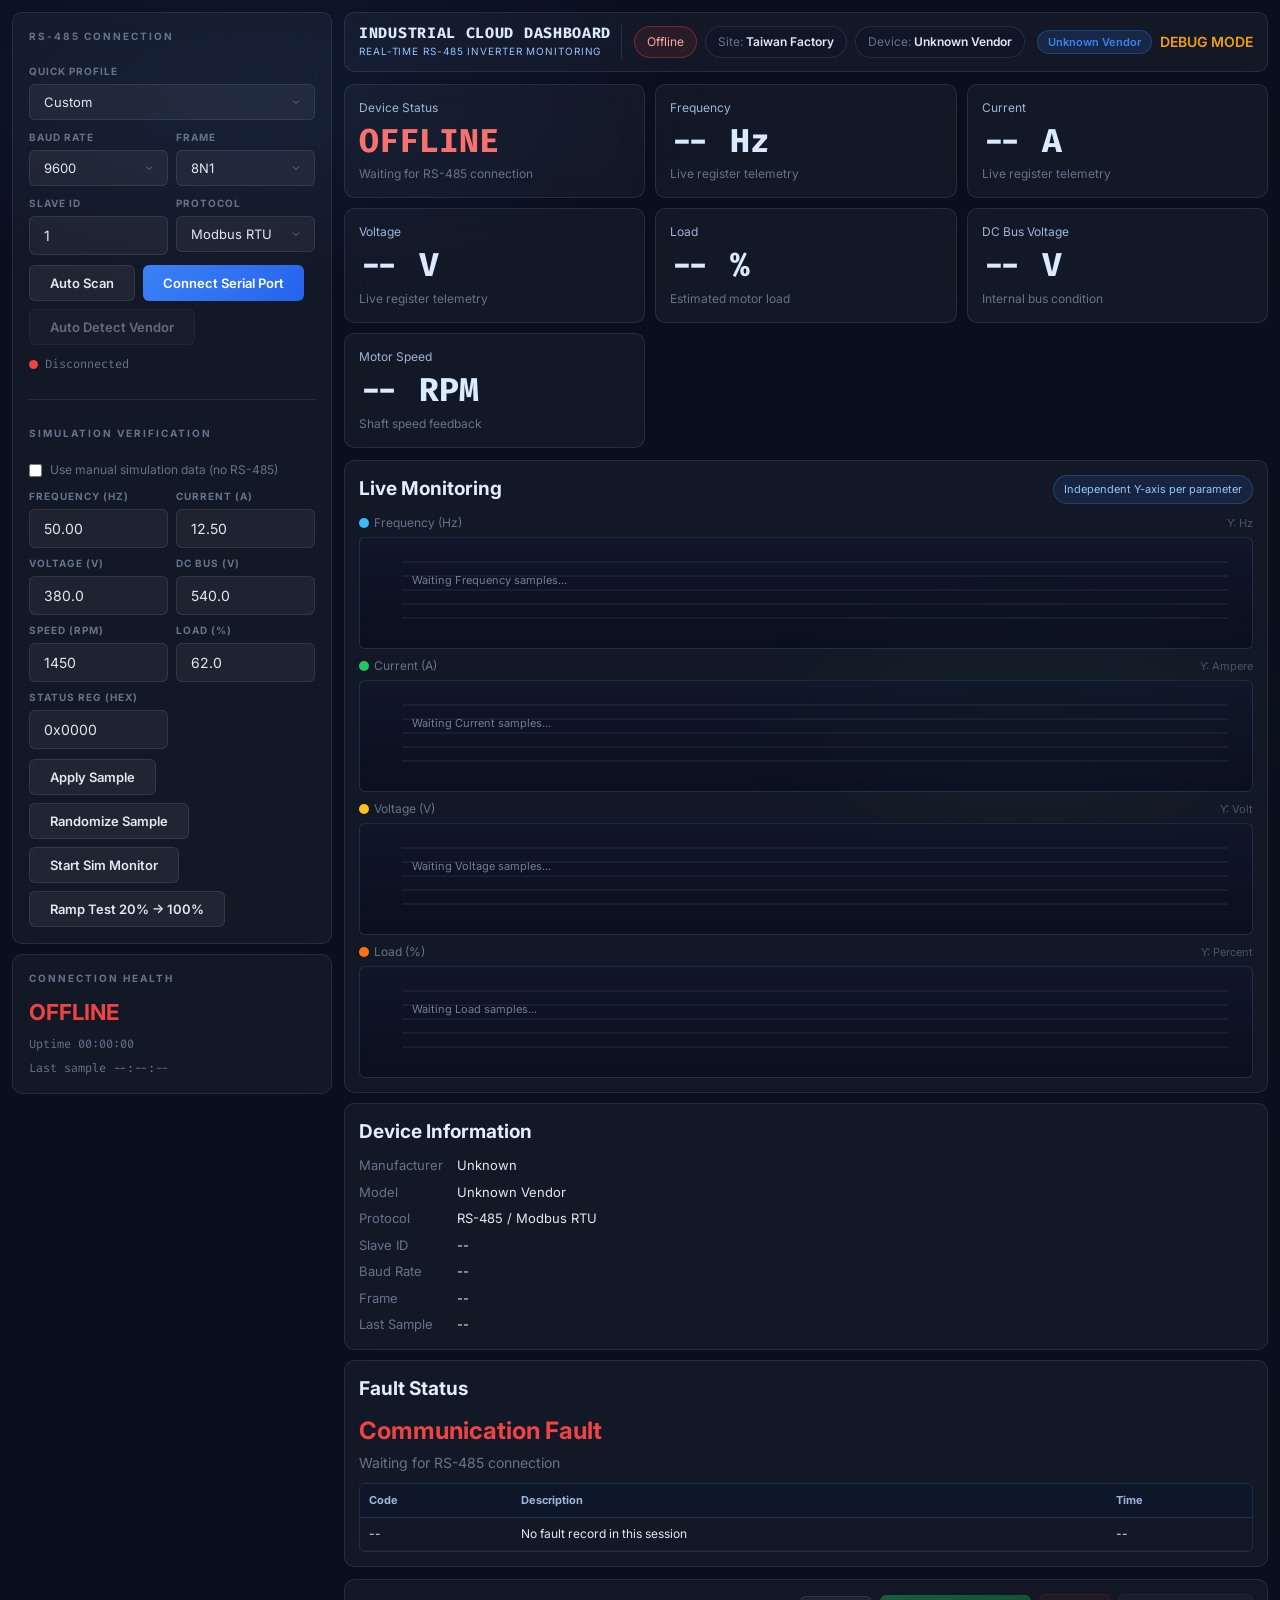
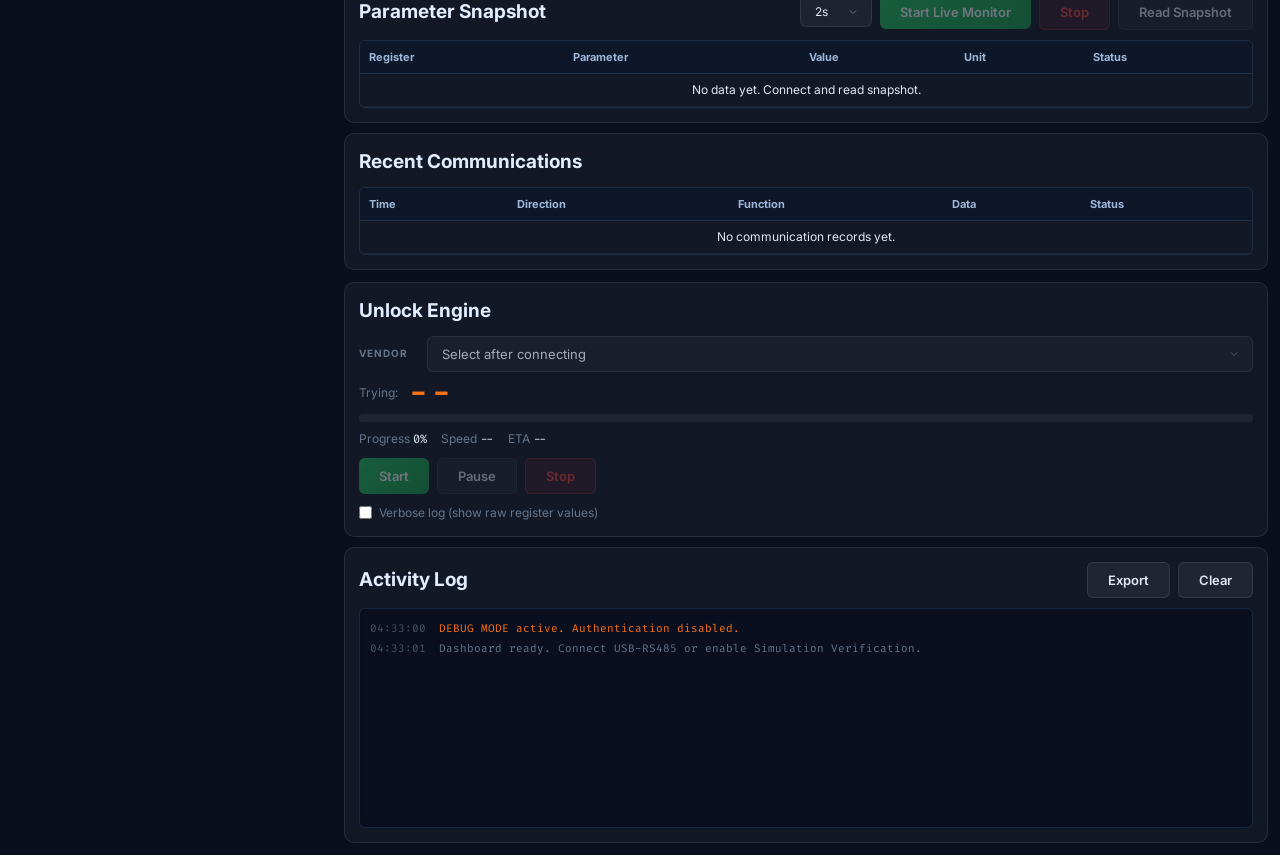
==== commit bce38841: "Add files via upload" ====
--- a/app.html
+++ b/app.html
@@ -522,7 +522,7 @@
     }
 
     const DEBUG = window.DEBUG_MODE === true;
-    const runtimeIssues = await loadRuntimeModules();
+    let runtimeIssues = [];
     const PROFILES = {
       delta_vfd: { baud: 9600, frame: '8N1', slaveId: 1 },
       invt_gd: { baud: 9600, frame: '8N1', slaveId: 1 },
@@ -541,6 +541,7 @@
     let rampTimer = null;
     let liveStartedAt = null;
     let simulationEnabled = false;
+    let autoMappedVendorKey = '';
     let simState = {
       freq: 50.0,
       current: 12.5,
@@ -560,7 +561,10 @@
     function escapeCsv(s) { return String(s).replace(/"/g, '""'); }
 
     function getSelectedVendorKey() {
-      return document.getElementById('sel-vendor').value || document.getElementById('sel-profile').value || 'generic';
+      return document.getElementById('sel-vendor').value
+        || document.getElementById('sel-profile').value
+        || autoMappedVendorKey
+        || 'generic';
     }
 
     function getSelectedVendorLabel() {
@@ -568,6 +572,10 @@
       if (sel.value) return sel.options[sel.selectedIndex]?.textContent || sel.value;
       const profile = document.getElementById('sel-profile');
       if (profile.value) return profile.options[profile.selectedIndex]?.textContent || profile.value;
+      if (autoMappedVendorKey) {
+        const opt = Array.from(sel.options).find((o) => o.value === autoMappedVendorKey);
+        return opt?.textContent || autoMappedVendorKey;
+      }
       return 'Unknown Vendor';
     }
 
@@ -578,6 +586,10 @@
       document.getElementById('vendor-badge').className = 'badge badge-blue';
       document.getElementById('info-manufacturer').textContent = vendorLabel.split(' ')[0] || '--';
       document.getElementById('info-model').textContent = vendorLabel;
+    }
+
+    function hasVendorSelection() {
+      return Boolean(document.getElementById('sel-vendor').value || document.getElementById('sel-profile').value || autoMappedVendorKey);
     }
 
     function appendCommRow(direction, fn, data, status) {
@@ -906,6 +918,9 @@
     }
 
     async function readAndRenderParameters({ silent = false, source = 'RX' } = {}) {
+      if (!simulationEnabled && !hasVendorSelection()) {
+        await autoResolveRegisterMap();
+      }
       const vendorKey = getSelectedVendorKey();
       const regList = (window.DEBUG_PARAM_REGS || {})[vendorKey] || window.DEBUG_PARAM_REGS?.generic || [];
       if (!regList.length) {
@@ -935,6 +950,9 @@
       const status = okCount === regList.length ? 'OK' : (okCount > 0 ? 'WARN' : 'ERR');
       appendCommRow(source, `03 Read Holding x${regList.length}`, `${okCount}/${regList.length} regs`, status);
       if (!silent) log(status === 'OK' ? 'ok' : 'warn', `Snapshot complete: ${okCount}/${regList.length} registers in ${elapsed} ms.`);
+      if (!silent && okCount === 0 && !simulationEnabled) {
+        log('warn', `No register response for map "${vendorKey}". Verify Quick Profile/Vendor, baud/frame/slave, and RS-485 A/B wiring.`);
+      }
     }
 
     function startMonitor() {
@@ -983,8 +1001,48 @@
         opt.textContent = v.name;
         sel.appendChild(opt);
       });
+      const profileKey = document.getElementById('sel-profile').value;
+      if (profileKey && Array.from(sel.options).some((o) => o.value === profileKey)) {
+        sel.value = profileKey;
+      } else if (autoMappedVendorKey && Array.from(sel.options).some((o) => o.value === autoMappedVendorKey)) {
+        sel.value = autoMappedVendorKey;
+      }
       sel.disabled = false;
       updateDeviceHeader();
+    }
+
+    async function autoResolveRegisterMap() {
+      if (!isPortOpen() || simulationEnabled) return;
+      if (document.getElementById('sel-vendor').value || document.getElementById('sel-profile').value) return;
+
+      const maps = window.DEBUG_PARAM_REGS || {};
+      const keys = Object.keys(maps).filter((k) => k !== 'generic');
+      let bestKey = '';
+      let bestScore = -1;
+
+      for (const key of keys) {
+        const regList = (maps[key] || []).slice(0, 3);
+        if (!regList.length) continue;
+        const probe = await readMultipleRegs(regList, 100);
+        const ok = probe.filter((r) => r.raw !== null).length;
+        if (ok > bestScore) {
+          bestScore = ok;
+          bestKey = key;
+        }
+        if (ok === regList.length && ok > 0) break;
+      }
+
+      if (bestScore > 0 && bestKey) {
+        autoMappedVendorKey = bestKey;
+        const sel = document.getElementById('sel-vendor');
+        if (Array.from(sel.options).some((o) => o.value === bestKey)) {
+          sel.value = bestKey;
+        }
+        updateDeviceHeader();
+        log('ok', `Auto register map matched: ${getSelectedVendorLabel()} (${bestScore}/3 probe regs).`);
+      } else {
+        log('warn', 'No register map matched automatically. Please choose Quick Profile/Vendor manually.');
+      }
     }
 
     function refreshTelemetryActions() {
@@ -1286,14 +1344,20 @@
     document.getElementById('sel-profile').addEventListener('change', (e) => {
       const p = PROFILES[e.target.value];
       if (!p) return;
+      autoMappedVendorKey = '';
       document.getElementById('sel-baud').value = p.baud;
       document.getElementById('sel-frame').value = p.frame;
       document.getElementById('inp-slave').value = p.slaveId;
+      const selVendor = document.getElementById('sel-vendor');
+      if (selVendor && Array.from(selVendor.options).some((o) => o.value === e.target.value)) {
+        selVendor.value = e.target.value;
+      }
       updateDeviceHeader();
       log('info', `Profile loaded: ${e.target.options[e.target.selectedIndex].text}`);
     });
 
     document.getElementById('sel-vendor').addEventListener('change', () => {
+      autoMappedVendorKey = document.getElementById('sel-vendor').value || '';
       updateDeviceHeader();
       log('info', `Vendor selected: ${getSelectedVendorLabel()}`);
     });
@@ -1330,9 +1394,13 @@
             document.getElementById('sel-profile').value = '';
             setConnected(true, baud, frame, slaveId);
             loadVendors();
+            autoResolveRegisterMap();
             updateDeviceHeader();
             log('ok', `Device found: ${baud} baud | ${frame} | Slave ID ${slaveId}`);
             appendCommRow('RX', '03 Probe', `${baud}/${frame}/ID${slaveId}`, 'OK');
+            readAndRenderParameters({ silent: false, source: 'RX' }).catch((err) => {
+              log('warn', `Initial snapshot failed after auto-scan: ${err.message}`);
+            });
           },
           onNotFound() {
             prog.classList.remove('active');
@@ -1376,9 +1444,11 @@
         await openPort(baud, slaveId, frame);
         setConnected(true, baud, frame, slaveId);
         await loadVendors();
+        await autoResolveRegisterMap();
         updateDeviceHeader();
         log('ok', `Connected @ ${baud} | ${frame} | Slave ID ${slaveId}`);
         appendCommRow('TX', 'Open Port', `${baud}/${frame}/ID${slaveId}`, 'OK');
+        await readAndRenderParameters({ silent: false, source: 'RX' });
       } catch (err) {
         await closePort();
         setConnected(false);
@@ -1493,22 +1563,33 @@
       a.click();
     });
 
-    window.addEventListener('resize', drawTrendChart);
-    window.addEventListener('resize', syncCommPanelHeight);
-    setInterval(updateUptime, 1000);
-    drawTrendChart();
-    syncCommPanelHeight();
-    updateDeviceHeader();
-    setupSimulationVerification();
-
-    if (runtimeIssues.length) {
-      runtimeIssues.forEach((issue) => log('error', `Runtime module load failed: ${issue}`));
-      log('warn', 'If opening HTML directly, run via local web server (http://localhost) to allow module imports.');
-    }
-
-    if (DEBUG) log('warn', 'DEBUG MODE active. Authentication disabled.');
-    log('info', 'Dashboard ready. Connect USB-RS485 or enable Simulation Verification.');
-    setConnected(false);
+    async function initApp() {
+      runtimeIssues = await loadRuntimeModules();
+
+      window.addEventListener('resize', drawTrendChart);
+      window.addEventListener('resize', syncCommPanelHeight);
+      setInterval(updateUptime, 1000);
+      drawTrendChart();
+      syncCommPanelHeight();
+      updateDeviceHeader();
+      setupSimulationVerification();
+
+      if (runtimeIssues.length) {
+        runtimeIssues.forEach((issue) => log('error', `Runtime module load failed: ${issue}`));
+        log('warn', 'If opening HTML directly, run via local web server (http://localhost) to allow module imports.');
+      }
+
+      if (DEBUG) log('warn', 'DEBUG MODE active. Authentication disabled.');
+      log('info', 'Dashboard ready. Connect USB-RS485 or enable Simulation Verification.');
+      setConnected(false);
+    }
+
+    initApp().catch((err) => {
+      console.error('App initialization failed:', err);
+      try {
+        log('error', `App init failed: ${err.message}`);
+      } catch {}
+    });
   </script>
 </body>
 </html>
